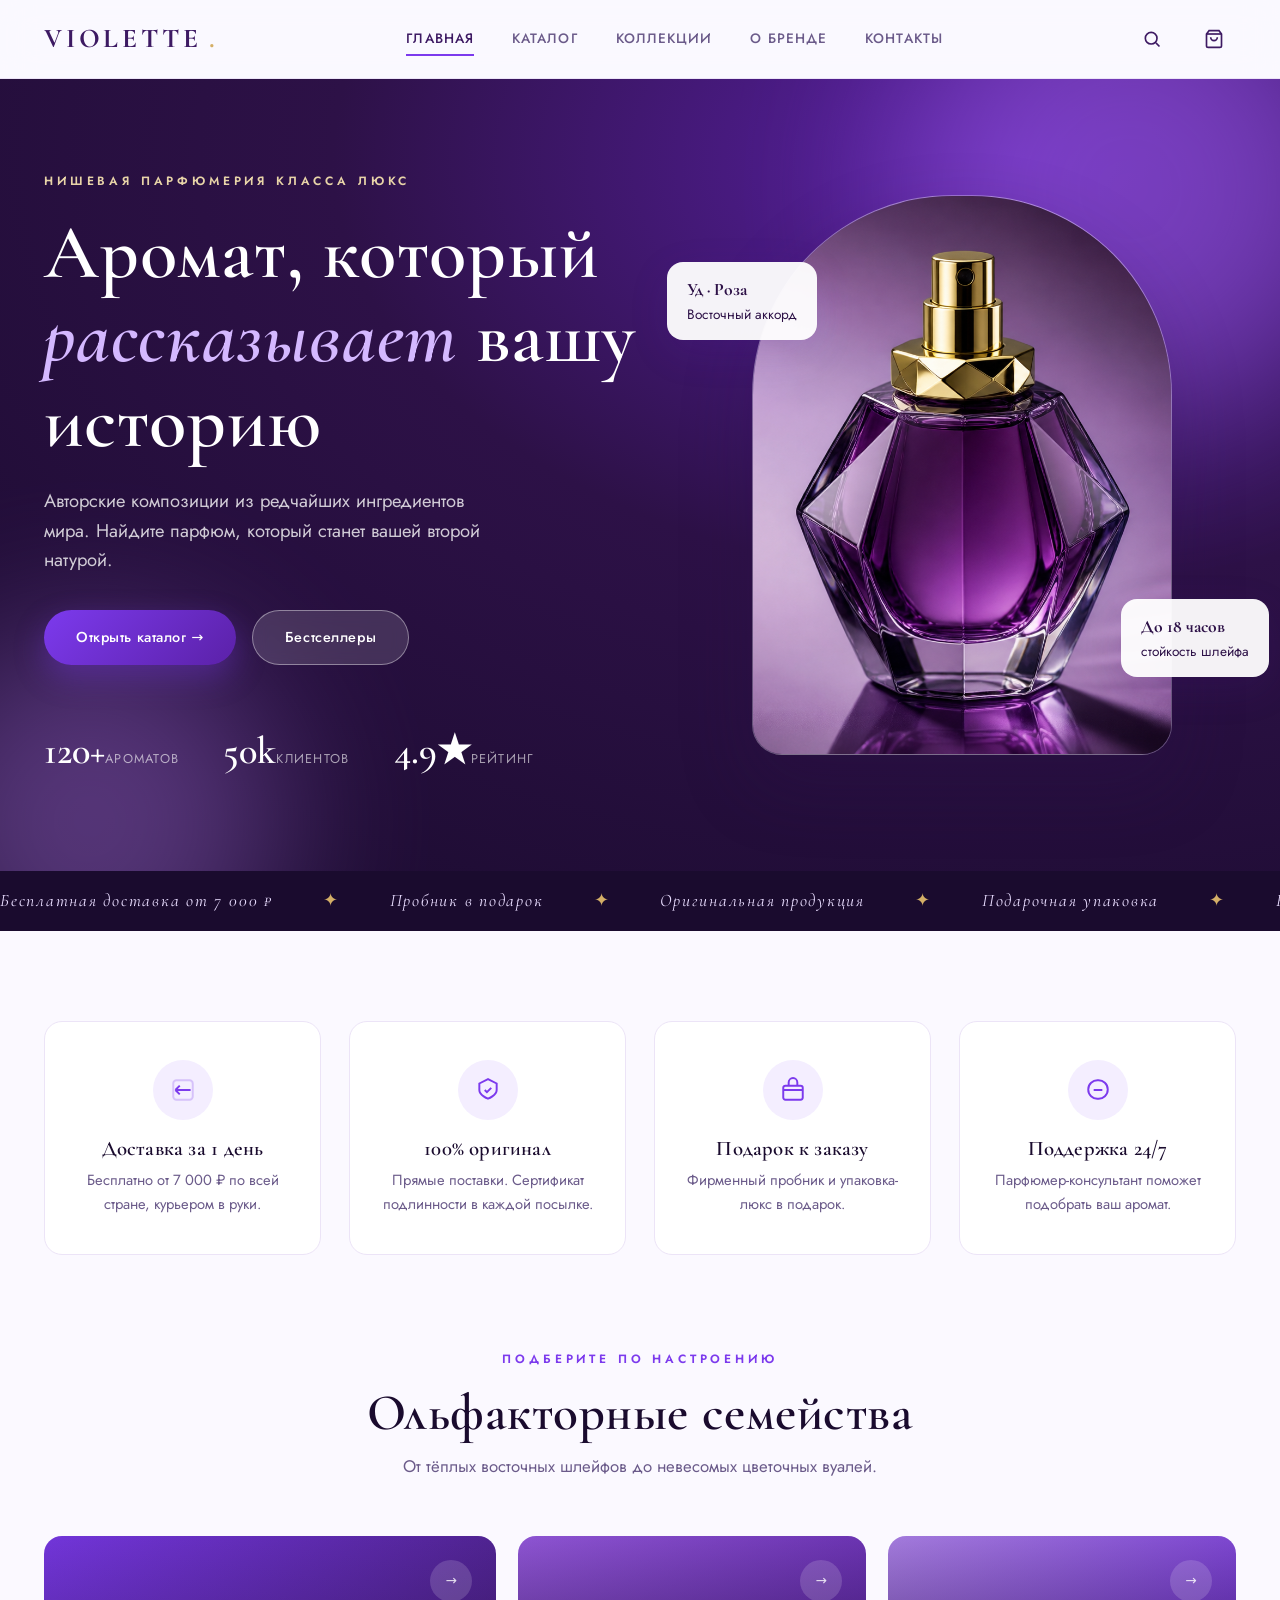
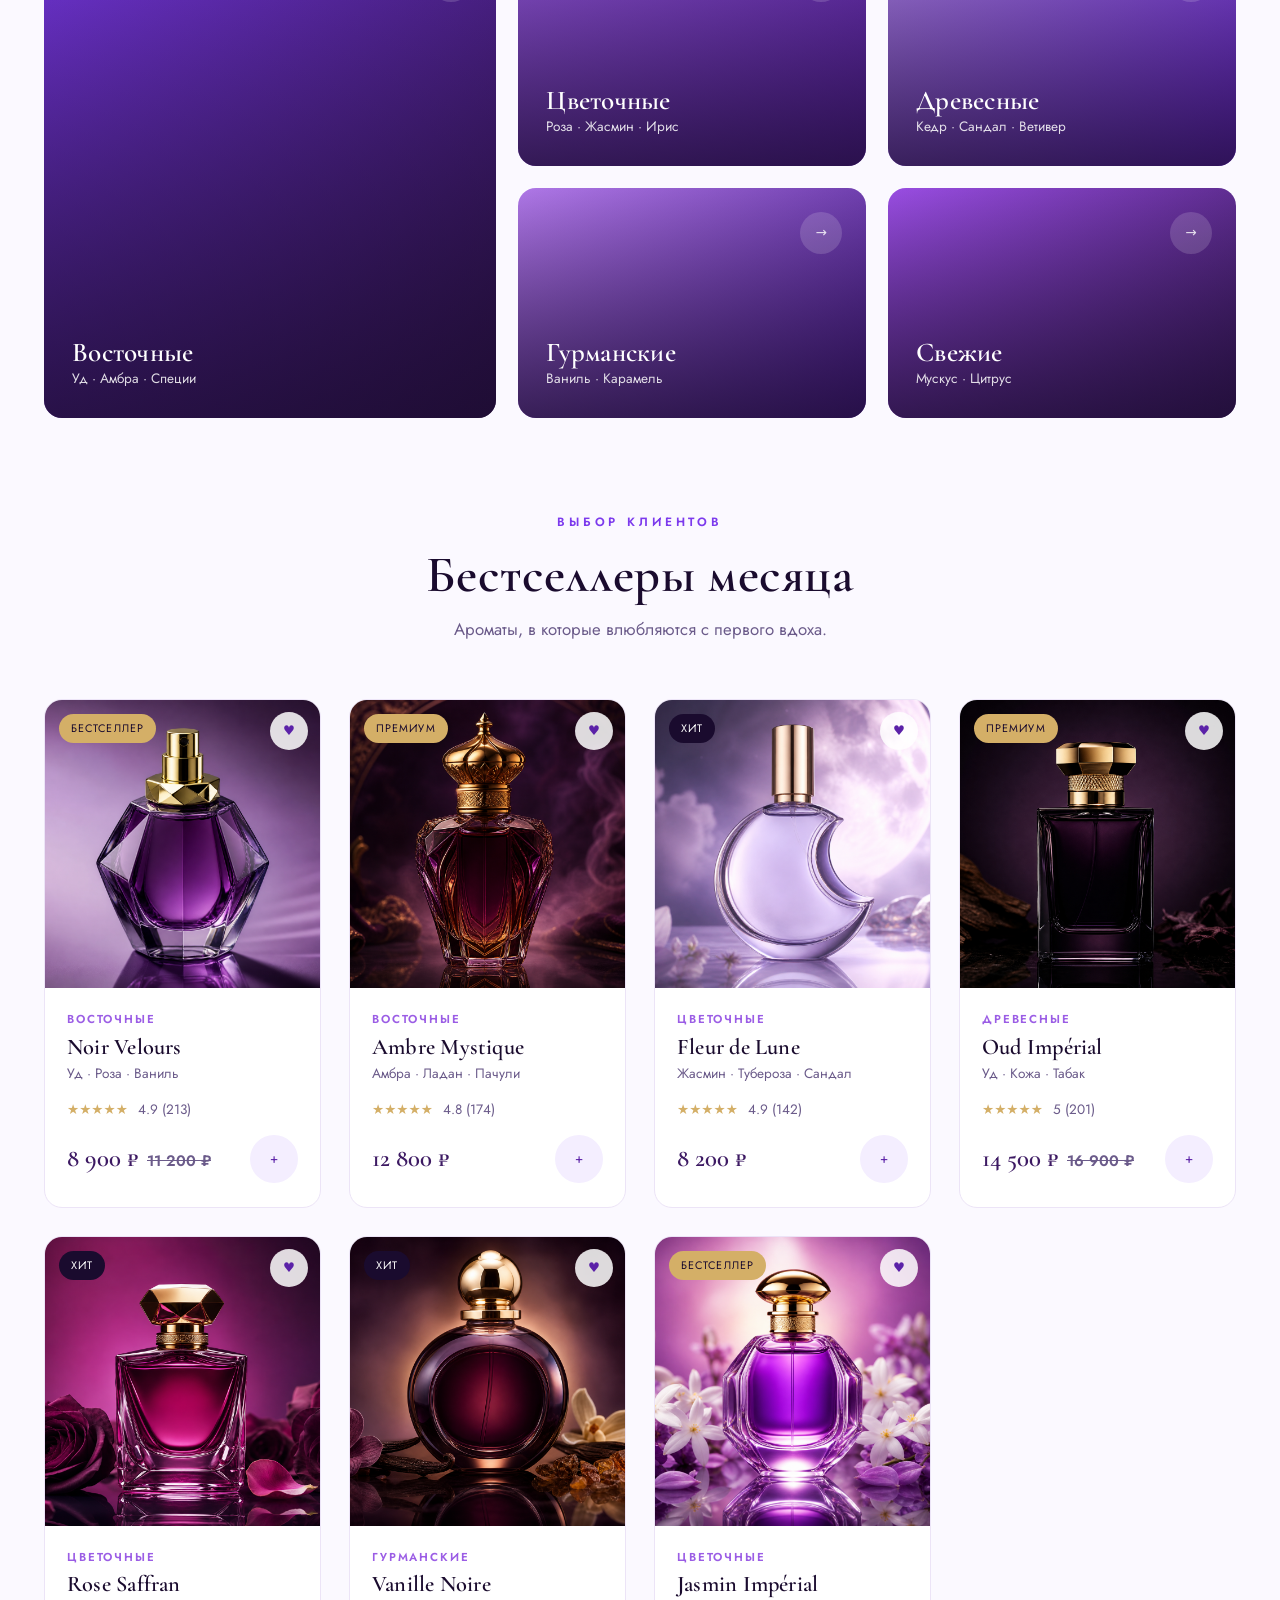
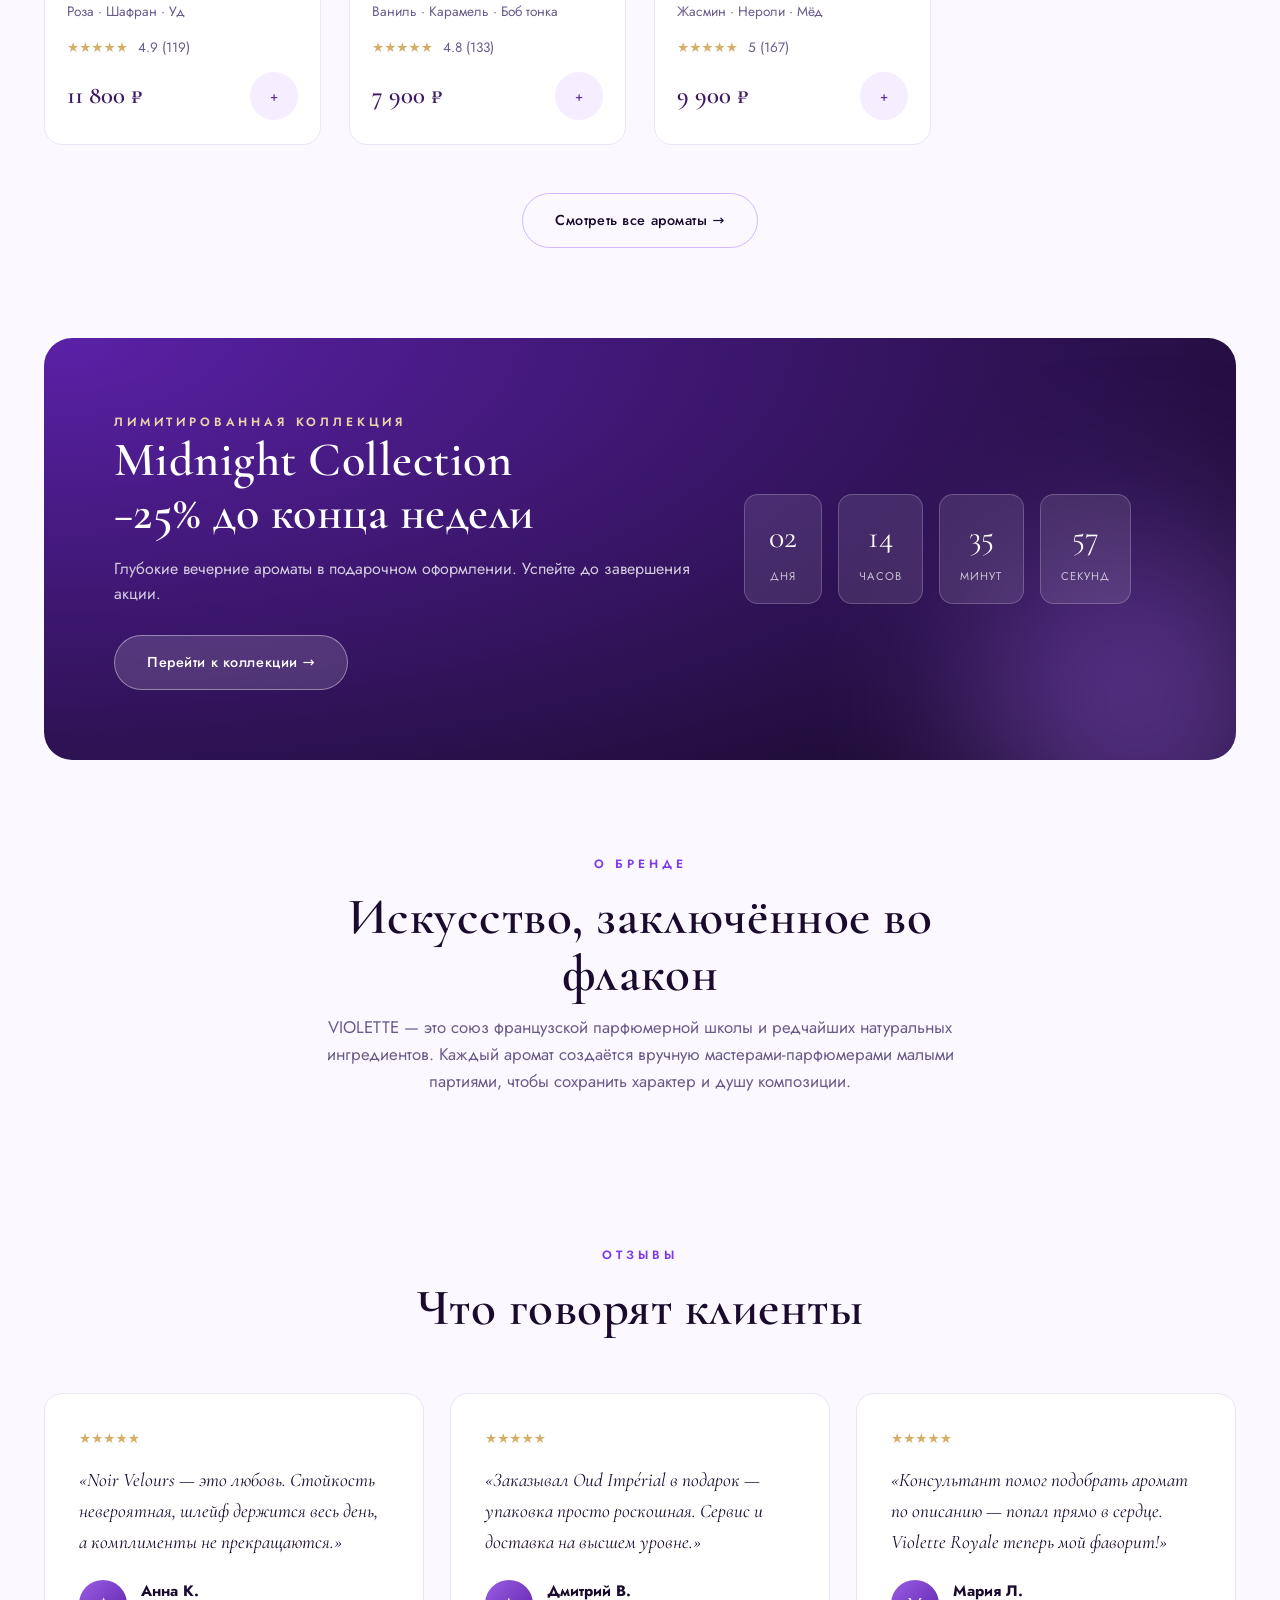
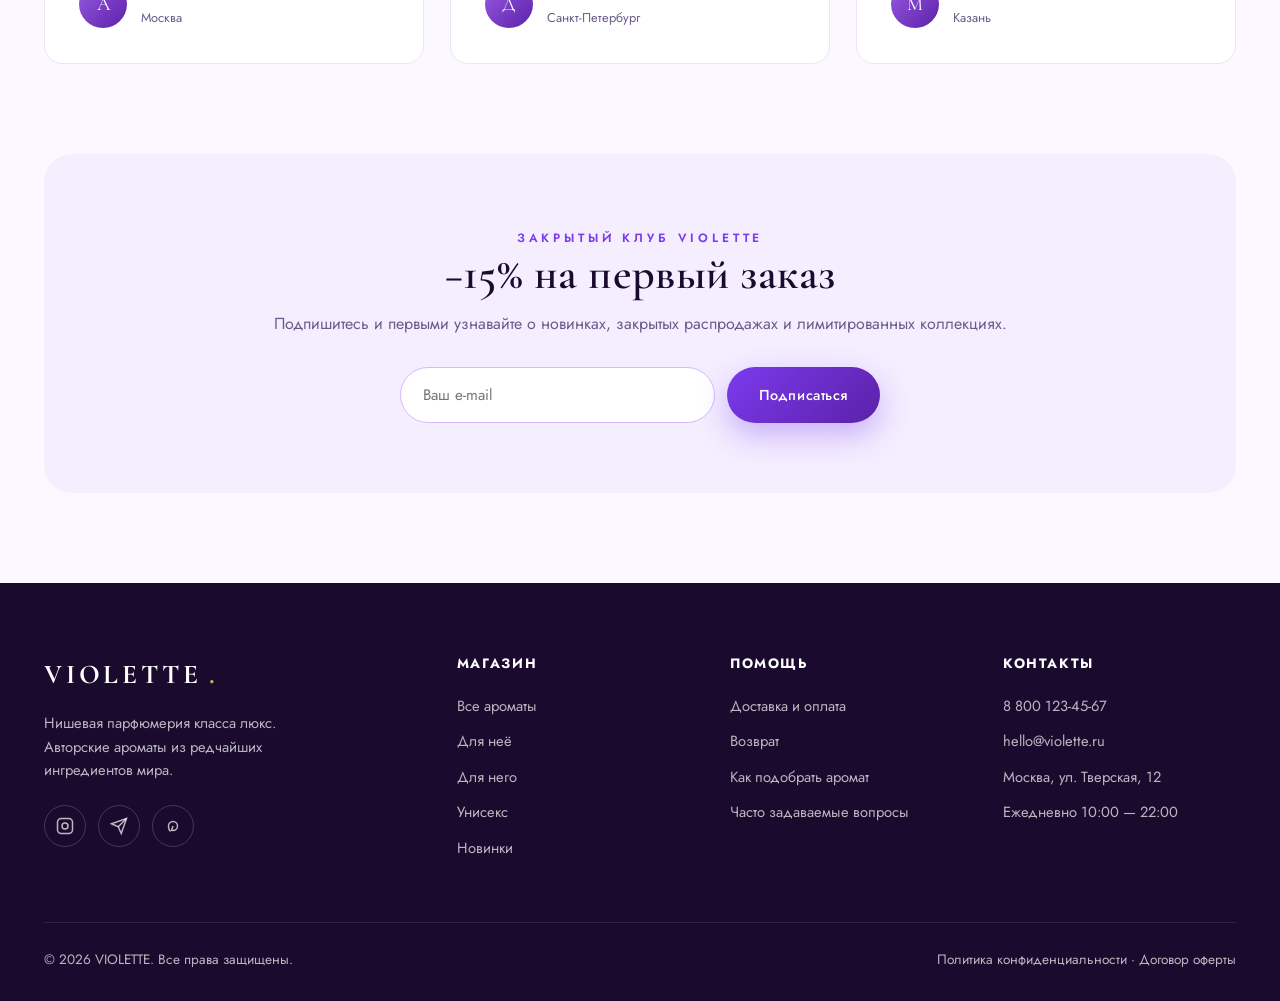
==== index.html @ 7dec19b0 "Initial commit: VIOLETTE niche perfume shop mockup Co-authored-by: Cursor <cursoragent@cursor.com>" ====
<!DOCTYPE html>
<html lang="ru">
<head>
  <meta charset="UTF-8" />
  <meta name="viewport" content="width=device-width, initial-scale=1.0" />
  <title>VIOLETTE — Нишевая парфюмерия класса люкс</title>
  <meta name="description" content="VIOLETTE — изысканный онлайн-бутик нишевой парфюмерии. Авторские ароматы, премиальные ингредиенты, доставка по всему миру." />
  <link rel="preconnect" href="https://fonts.googleapis.com" />
  <link rel="preconnect" href="https://fonts.gstatic.com" crossorigin />
  <link href="https://fonts.googleapis.com/css2?family=Cormorant+Garamond:ital,wght@0,500;0,600;0,700;1,500;1,600&family=Jost:wght@300;400;500;600&display=swap" rel="stylesheet" />
  <link rel="stylesheet" href="styles.css" />
</head>
<body>
  <!-- Header -->
  <header class="header">
    <div class="container nav">
      <a href="index.html" class="logo">VIOLETTE<span>.</span></a>
      <nav class="nav-links">
        <a href="index.html" class="active">Главная</a>
        <a href="catalog.html">Каталог</a>
        <a href="catalog.html?cat=Восточные">Коллекции</a>
        <a href="#about">О бренде</a>
        <a href="#contacts">Контакты</a>
      </nav>
      <div class="nav-actions">
        <button class="icon-btn" aria-label="Поиск">
          <svg width="20" height="20" viewBox="0 0 24 24" fill="none" stroke="currentColor" stroke-width="2"><circle cx="11" cy="11" r="7"/><path d="m21 21-4.3-4.3"/></svg>
        </button>
        <a href="cart.html" class="icon-btn" aria-label="Корзина">
          <svg width="20" height="20" viewBox="0 0 24 24" fill="none" stroke="currentColor" stroke-width="2"><path d="M6 2 3 6v14a2 2 0 0 0 2 2h14a2 2 0 0 0 2-2V6l-3-4Z"/><path d="M3 6h18"/><path d="M16 10a4 4 0 0 1-8 0"/></svg>
          <span class="cart-badge">0</span>
        </a>
        <button class="burger" aria-label="Меню"><span></span><span></span><span></span></button>
      </div>
    </div>
  </header>

  <!-- Mobile menu -->
  <div class="mobile-menu">
    <button class="close" aria-label="Закрыть">×</button>
    <a href="index.html">Главная</a>
    <a href="catalog.html">Каталог</a>
    <a href="catalog.html?cat=Восточные">Коллекции</a>
    <a href="#about">О бренде</a>
    <a href="cart.html">Корзина</a>
  </div>

  <!-- Hero -->
  <section class="hero">
    <div class="container hero-grid">
      <div class="hero-content">
        <span class="eyebrow">Нишевая парфюмерия класса люкс</span>
        <h1>Аромат, который <em>рассказывает</em> вашу историю</h1>
        <p>Авторские композиции из редчайших ингредиентов мира. Найдите парфюм, который станет вашей второй натурой.</p>
        <div class="hero-actions">
          <a href="catalog.html" class="btn btn-primary">Открыть каталог →</a>
          <a href="#bestsellers" class="btn btn-light">Бестселлеры</a>
        </div>
        <div class="hero-stats">
          <div><span class="num">120+</span><span class="lbl">ароматов</span></div>
          <div><span class="num">50k</span><span class="lbl">клиентов</span></div>
          <div><span class="num">4.9★</span><span class="lbl">рейтинг</span></div>
        </div>
      </div>
      <div class="hero-visual">
        <div class="hero-bottle">
          <img src="images/noir-velours.png" alt="Noir Velours" />
        </div>
        <div class="hero-tag t1"><b>Уд · Роза</b>Восточный аккорд</div>
        <div class="hero-tag t2"><b>До 18 часов</b>стойкость шлейфа</div>
      </div>
    </div>
  </section>

  <!-- Marquee -->
  <div class="marquee">
    <div class="marquee-track">
      <span>Бесплатная доставка от 7 000 ₽</span>
      <span>Пробник в подарок</span>
      <span>Оригинальная продукция</span>
      <span>Подарочная упаковка</span>
      <span>Бесплатная доставка от 7 000 ₽</span>
      <span>Пробник в подарок</span>
      <span>Оригинальная продукция</span>
      <span>Подарочная упаковка</span>
    </div>
  </div>

  <!-- Features -->
  <section class="section">
    <div class="container">
      <div class="features">
        <div class="feature reveal">
          <div class="ic"><svg width="26" height="26" viewBox="0 0 24 24" fill="none" stroke="currentColor" stroke-width="1.8"><path d="M5 12h14M5 12l4-4m-4 4 4 4"/><path d="M12 3v.01"/><rect x="3" y="3" width="18" height="18" rx="3" opacity=".25"/></svg></div>
          <h4>Доставка за 1 день</h4>
          <p>Бесплатно от 7 000 ₽ по всей стране, курьером в руки.</p>
        </div>
        <div class="feature reveal">
          <div class="ic"><svg width="26" height="26" viewBox="0 0 24 24" fill="none" stroke="currentColor" stroke-width="1.8"><path d="M12 2 4 6v6c0 5 8 8 8 8s8-3 8-8V6l-8-4Z"/><path d="m9 12 2 2 4-4"/></svg></div>
          <h4>100% оригинал</h4>
          <p>Прямые поставки. Сертификат подлинности в каждой посылке.</p>
        </div>
        <div class="feature reveal">
          <div class="ic"><svg width="26" height="26" viewBox="0 0 24 24" fill="none" stroke="currentColor" stroke-width="1.8"><rect x="3" y="8" width="18" height="13" rx="2"/><path d="M3 12h18M8 8V5a4 4 0 0 1 8 0v3"/></svg></div>
          <h4>Подарок к заказу</h4>
          <p>Фирменный пробник и упаковка-люкс в подарок.</p>
        </div>
        <div class="feature reveal">
          <div class="ic"><svg width="26" height="26" viewBox="0 0 24 24" fill="none" stroke="currentColor" stroke-width="1.8"><path d="M21 11.5a8.38 8.38 0 0 1-9 8.5 8.38 8.38 0 0 1-9-8.5A8.5 8.5 0 0 1 12 3a8.5 8.5 0 0 1 9 8.5Z"/><path d="M8 12h8"/></svg></div>
          <h4>Поддержка 24/7</h4>
          <p>Парфюмер-консультант поможет подобрать ваш аромат.</p>
        </div>
      </div>
    </div>
  </section>

  <!-- Categories -->
  <section class="section" style="padding-top:0">
    <div class="container">
      <div class="section-head reveal">
        <span class="eyebrow">Подберите по настроению</span>
        <h2>Ольфакторные семейства</h2>
        <p>От тёплых восточных шлейфов до невесомых цветочных вуалей.</p>
      </div>
      <div class="cats">
        <a class="cat reveal" href="catalog.html?cat=Восточные">
          <span class="arrow">→</span>
          <div><h3>Восточные</h3><span>Уд · Амбра · Специи</span></div>
        </a>
        <a class="cat reveal" href="catalog.html?cat=Цветочные">
          <span class="arrow">→</span>
          <div><h3>Цветочные</h3><span>Роза · Жасмин · Ирис</span></div>
        </a>
        <a class="cat reveal" href="catalog.html?cat=Древесные">
          <span class="arrow">→</span>
          <div><h3>Древесные</h3><span>Кедр · Сандал · Ветивер</span></div>
        </a>
        <a class="cat reveal" href="catalog.html?cat=Гурманские">
          <span class="arrow">→</span>
          <div><h3>Гурманские</h3><span>Ваниль · Карамель</span></div>
        </a>
        <a class="cat reveal" href="catalog.html?cat=Свежие">
          <span class="arrow">→</span>
          <div><h3>Свежие</h3><span>Мускус · Цитрус</span></div>
        </a>
      </div>
    </div>
  </section>

  <!-- Bestsellers -->
  <section class="section" id="bestsellers" style="padding-top:0">
    <div class="container">
      <div class="section-head reveal">
        <span class="eyebrow">Выбор клиентов</span>
        <h2>Бестселлеры месяца</h2>
        <p>Ароматы, в которые влюбляются с первого вдоха.</p>
      </div>
      <div class="products" id="bestsellers-grid"></div>
      <div style="text-align:center; margin-top:48px" class="reveal">
        <a href="catalog.html" class="btn btn-ghost">Смотреть все ароматы →</a>
      </div>
    </div>
  </section>

  <!-- Promo banner -->
  <section class="section" style="padding-top:0">
    <div class="container">
      <div class="banner reveal">
        <div>
          <span class="eyebrow" style="color:var(--gold-soft)">Лимитированная коллекция</span>
          <h2>Midnight Collection<br>−25% до конца недели</h2>
          <p>Глубокие вечерние ароматы в подарочном оформлении. Успейте до завершения акции.</p>
          <a href="catalog.html" class="btn btn-light">Перейти к коллекции →</a>
        </div>
        <div class="countdown" id="countdown">
          <div class="cd-box"><span class="n" data-cd="d">02</span><span class="l">дня</span></div>
          <div class="cd-box"><span class="n" data-cd="h">14</span><span class="l">часов</span></div>
          <div class="cd-box"><span class="n" data-cd="m">36</span><span class="l">минут</span></div>
          <div class="cd-box"><span class="n" data-cd="s">09</span><span class="l">секунд</span></div>
        </div>
      </div>
    </div>
  </section>

  <!-- About -->
  <section class="section" id="about" style="padding-top:0">
    <div class="container">
      <div class="section-head reveal">
        <span class="eyebrow">О бренде</span>
        <h2>Искусство, заключённое во флакон</h2>
        <p>VIOLETTE — это союз французской парфюмерной школы и редчайших натуральных ингредиентов. Каждый аромат создаётся вручную мастерами-парфюмерами малыми партиями, чтобы сохранить характер и душу композиции.</p>
      </div>
    </div>
  </section>

  <!-- Reviews -->
  <section class="section" style="padding-top:0">
    <div class="container">
      <div class="section-head reveal">
        <span class="eyebrow">Отзывы</span>
        <h2>Что говорят клиенты</h2>
      </div>
      <div class="reviews">
        <div class="review reveal">
          <div class="stars">★★★★★</div>
          <p>«Noir Velours — это любовь. Стойкость невероятная, шлейф держится весь день, а комплименты не прекращаются.»</p>
          <div class="reviewer"><div class="av">А</div><div><b>Анна К.</b><span>Москва</span></div></div>
        </div>
        <div class="review reveal">
          <div class="stars">★★★★★</div>
          <p>«Заказывал Oud Impérial в подарок — упаковка просто роскошная. Сервис и доставка на высшем уровне.»</p>
          <div class="reviewer"><div class="av">Д</div><div><b>Дмитрий В.</b><span>Санкт-Петербург</span></div></div>
        </div>
        <div class="review reveal">
          <div class="stars">★★★★★</div>
          <p>«Консультант помог подобрать аромат по описанию — попал прямо в сердце. Violette Royale теперь мой фаворит!»</p>
          <div class="reviewer"><div class="av">М</div><div><b>Мария Л.</b><span>Казань</span></div></div>
        </div>
      </div>
    </div>
  </section>

  <!-- Newsletter -->
  <section class="section" id="contacts" style="padding-top:0">
    <div class="container">
      <div class="newsletter reveal">
        <span class="eyebrow">Закрытый клуб VIOLETTE</span>
        <h2>−15% на первый заказ</h2>
        <p>Подпишитесь и первыми узнавайте о новинках, закрытых распродажах и лимитированных коллекциях.</p>
        <form class="subscribe" onsubmit="event.preventDefault(); this.reset(); toast('Спасибо! Промокод отправлен на почту ✦');">
          <input type="email" placeholder="Ваш e-mail" required />
          <button class="btn btn-primary" type="submit">Подписаться</button>
        </form>
      </div>
    </div>
  </section>

  <!-- Footer -->
  <footer class="footer">
    <div class="container">
      <div class="footer-grid">
        <div class="footer-about">
          <a href="index.html" class="logo">VIOLETTE<span>.</span></a>
          <p>Нишевая парфюмерия класса люкс. Авторские ароматы из редчайших ингредиентов мира.</p>
          <div class="socials">
            <a href="#" aria-label="Instagram"><svg width="18" height="18" viewBox="0 0 24 24" fill="none" stroke="currentColor" stroke-width="2"><rect x="2" y="2" width="20" height="20" rx="5"/><circle cx="12" cy="12" r="4"/><path d="M17.5 6.5h.01"/></svg></a>
            <a href="#" aria-label="Telegram"><svg width="18" height="18" viewBox="0 0 24 24" fill="none" stroke="currentColor" stroke-width="2"><path d="m22 2-7 20-4-9-9-4Z"/><path d="M22 2 11 13"/></svg></a>
            <a href="#" aria-label="Pinterest"><svg width="18" height="18" viewBox="0 0 24 24" fill="none" stroke="currentColor" stroke-width="2"><path d="M9 19c-3-1-3-5-3-7a6 6 0 1 1 6 6c-1.5 0-2-1-2-1"/><path d="m12 12-2 6"/></svg></a>
          </div>
        </div>
        <div class="footer-col">
          <h5>Магазин</h5>
          <a href="catalog.html">Все ароматы</a>
          <a href="catalog.html?cat=Цветочные">Для неё</a>
          <a href="catalog.html?cat=Древесные">Для него</a>
          <a href="catalog.html">Унисекс</a>
          <a href="catalog.html">Новинки</a>
        </div>
        <div class="footer-col">
          <h5>Помощь</h5>
          <a href="#">Доставка и оплата</a>
          <a href="#">Возврат</a>
          <a href="#">Как подобрать аромат</a>
          <a href="#">Часто задаваемые вопросы</a>
        </div>
        <div class="footer-col">
          <h5>Контакты</h5>
          <a href="tel:+78001234567">8 800 123-45-67</a>
          <a href="mailto:hello@violette.ru">hello@violette.ru</a>
          <a href="#">Москва, ул. Тверская, 12</a>
          <a href="#">Ежедневно 10:00 — 22:00</a>
        </div>
      </div>
      <div class="footer-bottom">
        <span>© 2026 VIOLETTE. Все права защищены.</span>
        <span>Политика конфиденциальности · Договор оферты</span>
      </div>
    </div>
  </footer>

  <script src="script.js"></script>
  <script>
    function pageInit() {
      const best = PRODUCTS.filter((p) => ["Бестселлер", "Хит", "Премиум"].includes(p.badge)).slice(0, 8);
      document.getElementById("bestsellers-grid").innerHTML = best.map(cardHTML).join("");
      initReveal();

      // Countdown
      const target = new Date().getTime() + (2 * 86400 + 14 * 3600 + 36 * 60) * 1000;
      const cd = document.getElementById("countdown");
      function tick() {
        let diff = Math.max(0, target - Date.now());
        const d = Math.floor(diff / 86400000); diff -= d * 86400000;
        const h = Math.floor(diff / 3600000); diff -= h * 3600000;
        const m = Math.floor(diff / 60000); diff -= m * 60000;
        const s = Math.floor(diff / 1000);
        const pad = (n) => String(n).padStart(2, "0");
        cd.querySelector('[data-cd="d"]').textContent = pad(d);
        cd.querySelector('[data-cd="h"]').textContent = pad(h);
        cd.querySelector('[data-cd="m"]').textContent = pad(m);
        cd.querySelector('[data-cd="s"]').textContent = pad(s);
      }
      tick();
      setInterval(tick, 1000);
    }
  </script>
</body>
</html>
---- styles.css ----
/* ===========================================================
   VIOLETTE — Online Perfume Store
   Elegant purple design system
   =========================================================== */

:root {
  /* Palette */
  --violet-950: #1a0b2e;
  --violet-900: #2d1147;
  --violet-800: #3d1a63;
  --violet-700: #5b21a8;
  --violet-600: #7c3aed;
  --violet-500: #9b5de5;
  --violet-400: #b388f0;
  --violet-300: #d4b8ff;
  --violet-200: #e9ddff;
  --violet-100: #f4eeff;

  --gold: #d4af67;
  --gold-soft: #e8d4a8;

  --ink: #1a0b2e;
  --muted: #6b5b8a;
  --line: #ece4f7;
  --bg: #fbf9ff;
  --white: #ffffff;

  --shadow-sm: 0 2px 10px rgba(91, 33, 168, 0.06);
  --shadow-md: 0 12px 40px rgba(91, 33, 168, 0.12);
  --shadow-lg: 0 30px 70px rgba(45, 17, 71, 0.25);

  --radius: 18px;
  --radius-sm: 12px;
  --radius-lg: 28px;

  --serif: "Cormorant Garamond", "Times New Roman", serif;
  --sans: "Jost", "Segoe UI", system-ui, sans-serif;

  --container: 1240px;
  --ease: cubic-bezier(0.22, 1, 0.36, 1);
}

/* ----------------------------- Reset ----------------------------- */
*,
*::before,
*::after {
  box-sizing: border-box;
  margin: 0;
  padding: 0;
}

html {
  scroll-behavior: smooth;
}

body {
  font-family: var(--sans);
  color: var(--ink);
  background: var(--bg);
  line-height: 1.6;
  -webkit-font-smoothing: antialiased;
  overflow-x: hidden;
}

a {
  color: inherit;
  text-decoration: none;
}

img {
  max-width: 100%;
  display: block;
}

ul {
  list-style: none;
}

button {
  font-family: inherit;
  cursor: pointer;
  border: none;
  background: none;
}

h1, h2, h3, h4 {
  font-family: var(--serif);
  font-weight: 600;
  line-height: 1.1;
  letter-spacing: 0.01em;
}

.container {
  width: 100%;
  max-width: var(--container);
  margin: 0 auto;
  padding: 0 24px;
}

.section {
  padding: 90px 0;
}

.eyebrow {
  font-size: 12px;
  letter-spacing: 0.32em;
  text-transform: uppercase;
  color: var(--violet-600);
  font-weight: 600;
}

.section-head {
  text-align: center;
  max-width: 640px;
  margin: 0 auto 56px;
}

.section-head h2 {
  font-size: clamp(2rem, 4vw, 3.2rem);
  margin: 14px 0 12px;
}

.section-head p {
  color: var(--muted);
  font-size: 1.05rem;
}

/* ----------------------------- Buttons ----------------------------- */
.btn {
  display: inline-flex;
  align-items: center;
  justify-content: center;
  gap: 10px;
  padding: 15px 32px;
  border-radius: 100px;
  font-size: 0.9rem;
  font-weight: 500;
  letter-spacing: 0.04em;
  transition: transform 0.4s var(--ease), box-shadow 0.4s var(--ease),
    background 0.3s ease, color 0.3s ease;
  white-space: nowrap;
}

.btn-primary {
  background: linear-gradient(135deg, var(--violet-600), var(--violet-700));
  color: var(--white);
  box-shadow: 0 12px 30px rgba(124, 58, 237, 0.35);
}

.btn-primary:hover {
  transform: translateY(-3px);
  box-shadow: 0 18px 40px rgba(124, 58, 237, 0.45);
}

.btn-ghost {
  background: transparent;
  color: var(--ink);
  border: 1.5px solid var(--violet-300);
}

.btn-ghost:hover {
  background: var(--violet-100);
  border-color: var(--violet-500);
  transform: translateY(-3px);
}

.btn-light {
  background: rgba(255, 255, 255, 0.14);
  color: var(--white);
  border: 1.5px solid rgba(255, 255, 255, 0.4);
  backdrop-filter: blur(8px);
}

.btn-light:hover {
  background: rgba(255, 255, 255, 0.25);
  transform: translateY(-3px);
}

.btn-block {
  width: 100%;
}

.btn:disabled {
  opacity: 0.5;
  cursor: not-allowed;
  transform: none;
}

/* ----------------------------- Header ----------------------------- */
.header {
  position: sticky;
  top: 0;
  z-index: 100;
  background: rgba(251, 249, 255, 0.8);
  backdrop-filter: blur(18px);
  border-bottom: 1px solid var(--line);
}

.nav {
  display: flex;
  align-items: center;
  justify-content: space-between;
  height: 78px;
}

.logo {
  font-family: var(--serif);
  font-size: 1.7rem;
  font-weight: 700;
  letter-spacing: 0.14em;
  color: var(--violet-800);
  display: flex;
  align-items: center;
  gap: 8px;
}

.logo span {
  color: var(--gold);
}

.nav-links {
  display: flex;
  gap: 38px;
}

.nav-links a {
  font-size: 0.85rem;
  letter-spacing: 0.08em;
  text-transform: uppercase;
  color: var(--muted);
  font-weight: 500;
  position: relative;
  transition: color 0.3s ease;
}

.nav-links a::after {
  content: "";
  position: absolute;
  left: 0;
  bottom: -6px;
  width: 0;
  height: 2px;
  background: var(--violet-600);
  transition: width 0.35s var(--ease);
}

.nav-links a:hover,
.nav-links a.active {
  color: var(--violet-800);
}

.nav-links a:hover::after,
.nav-links a.active::after {
  width: 100%;
}

.nav-actions {
  display: flex;
  align-items: center;
  gap: 18px;
}

.icon-btn {
  width: 44px;
  height: 44px;
  border-radius: 50%;
  display: grid;
  place-items: center;
  color: var(--violet-800);
  transition: background 0.3s ease, transform 0.3s ease;
  position: relative;
}

.icon-btn:hover {
  background: var(--violet-100);
  transform: translateY(-2px);
}

.cart-badge {
  position: absolute;
  top: 4px;
  right: 4px;
  min-width: 19px;
  height: 19px;
  padding: 0 5px;
  border-radius: 100px;
  background: var(--gold);
  color: var(--violet-950);
  font-size: 11px;
  font-weight: 700;
  display: grid;
  place-items: center;
  font-family: var(--sans);
}

.burger {
  display: none;
  flex-direction: column;
  gap: 5px;
  width: 44px;
  height: 44px;
  align-items: center;
  justify-content: center;
}

.burger span {
  width: 22px;
  height: 2px;
  background: var(--violet-800);
  transition: 0.3s;
}

/* ----------------------------- Hero ----------------------------- */
.hero {
  position: relative;
  min-height: 88vh;
  display: flex;
  align-items: center;
  background: radial-gradient(
      120% 120% at 80% 10%,
      var(--violet-700) 0%,
      var(--violet-900) 45%,
      var(--violet-950) 100%
    );
  color: var(--white);
  overflow: hidden;
}

.hero::before,
.hero::after {
  content: "";
  position: absolute;
  border-radius: 50%;
  filter: blur(80px);
  opacity: 0.5;
}

.hero::before {
  width: 460px;
  height: 460px;
  background: var(--violet-500);
  top: -120px;
  right: -80px;
}

.hero::after {
  width: 380px;
  height: 380px;
  background: #c084fc;
  bottom: -140px;
  left: -100px;
  opacity: 0.35;
}

.hero-grid {
  display: grid;
  grid-template-columns: 1.05fr 0.95fr;
  gap: 40px;
  align-items: center;
  position: relative;
  z-index: 2;
  width: 100%;
}

.hero-content .eyebrow {
  color: var(--gold-soft);
}

.hero-content h1 {
  font-size: clamp(2.8rem, 6vw, 5rem);
  margin: 18px 0 22px;
}

.hero-content h1 em {
  font-style: italic;
  color: var(--violet-300);
}

.hero-content p {
  font-size: 1.15rem;
  color: rgba(255, 255, 255, 0.78);
  max-width: 460px;
  margin-bottom: 36px;
}

.hero-actions {
  display: flex;
  gap: 16px;
  flex-wrap: wrap;
}

.hero-stats {
  display: flex;
  gap: 44px;
  margin-top: 56px;
}

.hero-stats .num {
  font-family: var(--serif);
  font-size: 2.4rem;
  font-weight: 600;
  color: var(--white);
}

.hero-stats .lbl {
  font-size: 0.8rem;
  letter-spacing: 0.1em;
  text-transform: uppercase;
  color: rgba(255, 255, 255, 0.6);
}

.hero-visual {
  position: relative;
  display: grid;
  place-items: center;
}

.hero-bottle {
  width: 100%;
  max-width: 420px;
  aspect-ratio: 3 / 4;
  border-radius: 200px 200px 30px 30px;
  background: linear-gradient(
    160deg,
    rgba(255, 255, 255, 0.22),
    rgba(155, 93, 229, 0.08)
  );
  border: 1px solid rgba(255, 255, 255, 0.25);
  backdrop-filter: blur(6px);
  position: relative;
  display: grid;
  place-items: center;
  box-shadow: var(--shadow-lg);
}

.hero-bottle {
  overflow: hidden;
}

.hero-bottle img {
  width: 100%;
  height: 100%;
  object-fit: cover;
}

.hero-bottle .glass {
  font-family: var(--serif);
  font-size: 5rem;
  color: rgba(255, 255, 255, 0.9);
  text-align: center;
  line-height: 1;
}

.hero-bottle .glass small {
  display: block;
  font-size: 0.9rem;
  letter-spacing: 0.4em;
  color: var(--gold-soft);
  margin-top: 12px;
}

.hero-tag {
  position: absolute;
  background: rgba(255, 255, 255, 0.95);
  color: var(--violet-900);
  padding: 14px 20px;
  border-radius: 16px;
  box-shadow: var(--shadow-md);
  font-size: 0.85rem;
}

.hero-tag b {
  font-family: var(--serif);
  font-size: 1.1rem;
  display: block;
}

.hero-tag.t1 {
  top: 12%;
  left: -4%;
}

.hero-tag.t2 {
  bottom: 14%;
  right: -6%;
}

/* ----------------------------- Marquee ----------------------------- */
.marquee {
  background: var(--violet-950);
  color: var(--violet-200);
  padding: 16px 0;
  overflow: hidden;
  white-space: nowrap;
}

.marquee-track {
  display: inline-flex;
  gap: 50px;
  animation: scroll 26s linear infinite;
}

.marquee span {
  font-family: var(--serif);
  font-size: 1.1rem;
  letter-spacing: 0.1em;
  font-style: italic;
}

.marquee span::after {
  content: "✦";
  margin-left: 50px;
  color: var(--gold);
  font-style: normal;
}

@keyframes scroll {
  to {
    transform: translateX(-50%);
  }
}

/* ----------------------------- Features ----------------------------- */
.features {
  display: grid;
  grid-template-columns: repeat(4, 1fr);
  gap: 28px;
}

.feature {
  text-align: center;
  padding: 38px 24px;
  border-radius: var(--radius);
  background: var(--white);
  border: 1px solid var(--line);
  transition: transform 0.4s var(--ease), box-shadow 0.4s var(--ease);
}

.feature:hover {
  transform: translateY(-6px);
  box-shadow: var(--shadow-md);
}

.feature .ic {
  width: 60px;
  height: 60px;
  margin: 0 auto 18px;
  border-radius: 50%;
  display: grid;
  place-items: center;
  background: var(--violet-100);
  color: var(--violet-600);
}

.feature h4 {
  font-size: 1.3rem;
  margin-bottom: 8px;
}

.feature p {
  color: var(--muted);
  font-size: 0.92rem;
}

/* ----------------------------- Categories ----------------------------- */
.cats {
  display: grid;
  grid-template-columns: 1.3fr 1fr 1fr;
  grid-auto-rows: 230px;
  gap: 22px;
}

.cat {
  position: relative;
  border-radius: var(--radius);
  overflow: hidden;
  color: var(--white);
  display: flex;
  align-items: flex-end;
  padding: 28px;
  isolation: isolate;
  transition: transform 0.5s var(--ease);
}

.cat::after {
  content: "";
  position: absolute;
  inset: 0;
  z-index: -1;
  background: linear-gradient(
    180deg,
    rgba(26, 11, 46, 0.1),
    rgba(26, 11, 46, 0.75)
  );
}

.cat:hover {
  transform: scale(0.985);
}

.cat:nth-child(1) {
  grid-row: span 2;
  background: linear-gradient(135deg, #7c3aed, #2d1147);
}
.cat:nth-child(2) {
  background: linear-gradient(135deg, #9b5de5, #5b21a8);
}
.cat:nth-child(3) {
  background: linear-gradient(135deg, #b388f0, #6d28d9);
}
.cat:nth-child(4) {
  background: linear-gradient(135deg, #c084fc, #4c1d95);
}
.cat:nth-child(5) {
  background: linear-gradient(135deg, #a855f7, #3d1a63);
}

.cat h3 {
  font-size: 1.7rem;
  position: relative;
  z-index: 1;
}

.cat span {
  position: relative;
  z-index: 1;
  font-size: 0.85rem;
  opacity: 0.85;
  display: block;
}

.cat .arrow {
  position: absolute;
  top: 24px;
  right: 24px;
  width: 42px;
  height: 42px;
  border-radius: 50%;
  background: rgba(255, 255, 255, 0.18);
  display: grid;
  place-items: center;
  z-index: 1;
  transition: background 0.3s, transform 0.3s;
}

.cat:hover .arrow {
  background: var(--gold);
  color: var(--violet-950);
  transform: rotate(-45deg);
}

/* ----------------------------- Product Card ----------------------------- */
.products {
  display: grid;
  grid-template-columns: repeat(4, 1fr);
  gap: 28px;
}

.card {
  background: var(--white);
  border-radius: var(--radius);
  border: 1px solid var(--line);
  overflow: hidden;
  transition: transform 0.45s var(--ease), box-shadow 0.45s var(--ease);
  display: flex;
  flex-direction: column;
  position: relative;
}

.card:hover {
  transform: translateY(-8px);
  box-shadow: var(--shadow-md);
}

.card-media {
  position: relative;
  aspect-ratio: 1 / 1.05;
  display: grid;
  place-items: center;
  overflow: hidden;
  background: radial-gradient(120% 120% at 50% 0%, #f4eeff, #fff);
}

.card-img {
  width: 100%;
  height: 100%;
  object-fit: cover;
  transition: transform 0.6s var(--ease);
}

.card:hover .card-img {
  transform: scale(1.06);
}

.pd-img {
  width: 100%;
  height: 100%;
  object-fit: cover;
}

.ci-img {
  width: 100%;
  height: 100%;
  object-fit: cover;
}

.card-media .bottle {
  width: 56%;
  height: 74%;
  border-radius: 60px 60px 14px 14px;
  display: grid;
  place-items: end center;
  padding-bottom: 18px;
  position: relative;
  box-shadow: inset 0 -30px 50px rgba(0, 0, 0, 0.12),
    0 20px 30px rgba(45, 17, 71, 0.18);
  transition: transform 0.5s var(--ease);
}

.card:hover .bottle {
  transform: translateY(-6px) rotate(-2deg);
}

.card-media .bottle::before {
  content: "";
  position: absolute;
  top: -14px;
  width: 26px;
  height: 18px;
  background: rgba(255, 255, 255, 0.6);
  border-radius: 4px;
}

.card-media .bottle b {
  font-family: var(--serif);
  font-size: 1.5rem;
  color: rgba(255, 255, 255, 0.95);
  text-shadow: 0 1px 4px rgba(0, 0, 0, 0.2);
}

.badge {
  position: absolute;
  top: 14px;
  left: 14px;
  background: var(--violet-950);
  color: var(--white);
  font-size: 0.68rem;
  letter-spacing: 0.1em;
  text-transform: uppercase;
  padding: 6px 12px;
  border-radius: 100px;
  z-index: 2;
}

.badge.gold {
  background: var(--gold);
  color: var(--violet-950);
}

.wish {
  position: absolute;
  top: 12px;
  right: 12px;
  width: 38px;
  height: 38px;
  border-radius: 50%;
  background: rgba(255, 255, 255, 0.85);
  display: grid;
  place-items: center;
  color: var(--violet-700);
  z-index: 2;
  transition: transform 0.3s, color 0.3s, background 0.3s;
}

.wish:hover,
.wish.active {
  background: var(--violet-600);
  color: var(--white);
  transform: scale(1.1);
}

.card-body {
  padding: 22px 22px 24px;
  display: flex;
  flex-direction: column;
  flex: 1;
}

.card-cat {
  font-size: 0.72rem;
  letter-spacing: 0.16em;
  text-transform: uppercase;
  color: var(--violet-500);
  font-weight: 600;
}

.card-body h3 {
  font-size: 1.4rem;
  margin: 6px 0 4px;
}

.card-notes {
  font-size: 0.85rem;
  color: var(--muted);
  margin-bottom: 14px;
  flex: 1;
}

.stars {
  color: var(--gold);
  font-size: 0.85rem;
  margin-bottom: 14px;
}

.stars span {
  color: var(--muted);
  margin-left: 6px;
}

.card-foot {
  display: flex;
  align-items: center;
  justify-content: space-between;
  gap: 12px;
}

.price {
  font-family: var(--serif);
  font-size: 1.55rem;
  font-weight: 600;
  color: var(--violet-800);
}

.price small {
  font-size: 0.95rem;
  color: var(--muted);
  text-decoration: line-through;
  margin-left: 8px;
  font-family: var(--sans);
}

.add-btn {
  width: 48px;
  height: 48px;
  border-radius: 50%;
  background: var(--violet-100);
  color: var(--violet-700);
  display: grid;
  place-items: center;
  transition: background 0.3s, color 0.3s, transform 0.3s;
  flex-shrink: 0;
}

.add-btn:hover {
  background: var(--violet-600);
  color: var(--white);
  transform: scale(1.08) rotate(90deg);
}

/* ----------------------------- Banner / CTA ----------------------------- */
.banner {
  background: radial-gradient(
      120% 140% at 0% 0%,
      var(--violet-700),
      var(--violet-950)
    );
  border-radius: var(--radius-lg);
  padding: 70px;
  color: var(--white);
  display: grid;
  grid-template-columns: 1.4fr 1fr;
  gap: 40px;
  align-items: center;
  position: relative;
  overflow: hidden;
}

.banner::before {
  content: "";
  position: absolute;
  width: 320px;
  height: 320px;
  border-radius: 50%;
  background: var(--violet-500);
  filter: blur(90px);
  opacity: 0.5;
  right: -60px;
  bottom: -100px;
}

.banner h2 {
  font-size: clamp(2rem, 4vw, 3rem);
  position: relative;
}

.banner p {
  color: rgba(255, 255, 255, 0.78);
  margin: 16px 0 28px;
  position: relative;
}

.countdown {
  display: flex;
  gap: 16px;
  position: relative;
  z-index: 1;
}

.cd-box {
  background: rgba(255, 255, 255, 0.1);
  border: 1px solid rgba(255, 255, 255, 0.2);
  border-radius: 14px;
  padding: 16px 20px;
  text-align: center;
  min-width: 78px;
}

.cd-box .n {
  font-family: var(--serif);
  font-size: 2rem;
  display: block;
}

.cd-box .l {
  font-size: 0.7rem;
  text-transform: uppercase;
  letter-spacing: 0.1em;
  opacity: 0.7;
}

/* ----------------------------- Testimonials ----------------------------- */
.reviews {
  display: grid;
  grid-template-columns: repeat(3, 1fr);
  gap: 26px;
}

.review {
  background: var(--white);
  border: 1px solid var(--line);
  border-radius: var(--radius);
  padding: 34px;
  transition: transform 0.4s var(--ease), box-shadow 0.4s var(--ease);
}

.review:hover {
  transform: translateY(-6px);
  box-shadow: var(--shadow-md);
}

.review .stars {
  margin-bottom: 16px;
}

.review p {
  font-family: var(--serif);
  font-size: 1.2rem;
  font-style: italic;
  color: var(--ink);
  margin-bottom: 22px;
}

.reviewer {
  display: flex;
  align-items: center;
  gap: 14px;
}

.reviewer .av {
  width: 48px;
  height: 48px;
  border-radius: 50%;
  background: linear-gradient(135deg, var(--violet-500), var(--violet-700));
  color: var(--white);
  display: grid;
  place-items: center;
  font-family: var(--serif);
  font-size: 1.2rem;
}

.reviewer b {
  display: block;
  font-size: 0.95rem;
}

.reviewer span {
  font-size: 0.8rem;
  color: var(--muted);
}

/* ----------------------------- Newsletter ----------------------------- */
.newsletter {
  text-align: center;
  background: var(--violet-100);
  border-radius: var(--radius-lg);
  padding: 70px 40px;
}

.newsletter h2 {
  font-size: clamp(2rem, 4vw, 2.8rem);
  margin-bottom: 12px;
}

.newsletter p {
  color: var(--muted);
  margin-bottom: 30px;
}

.subscribe {
  display: flex;
  gap: 12px;
  max-width: 480px;
  margin: 0 auto;
}

.subscribe input {
  flex: 1;
  padding: 16px 22px;
  border-radius: 100px;
  border: 1.5px solid var(--violet-300);
  background: var(--white);
  font-family: inherit;
  font-size: 0.95rem;
  outline: none;
  transition: border 0.3s;
}

.subscribe input:focus {
  border-color: var(--violet-600);
}

/* ----------------------------- Footer ----------------------------- */
.footer {
  background: var(--violet-950);
  color: rgba(255, 255, 255, 0.7);
  padding: 70px 0 30px;
}

.footer-grid {
  display: grid;
  grid-template-columns: 1.6fr 1fr 1fr 1fr;
  gap: 40px;
  margin-bottom: 50px;
}

.footer .logo {
  color: var(--white);
  margin-bottom: 16px;
}

.footer-about p {
  font-size: 0.92rem;
  max-width: 300px;
  margin-bottom: 22px;
}

.socials {
  display: flex;
  gap: 12px;
}

.socials a {
  width: 42px;
  height: 42px;
  border-radius: 50%;
  border: 1px solid rgba(255, 255, 255, 0.18);
  display: grid;
  place-items: center;
  transition: background 0.3s, transform 0.3s;
}

.socials a:hover {
  background: var(--violet-600);
  transform: translateY(-3px);
  color: var(--white);
}

.footer-col h5 {
  color: var(--white);
  font-family: var(--sans);
  font-size: 0.85rem;
  letter-spacing: 0.12em;
  text-transform: uppercase;
  margin-bottom: 20px;
}

.footer-col a {
  display: block;
  font-size: 0.92rem;
  margin-bottom: 12px;
  transition: color 0.3s, padding 0.3s;
}

.footer-col a:hover {
  color: var(--white);
  padding-left: 5px;
}

.footer-bottom {
  border-top: 1px solid rgba(255, 255, 255, 0.1);
  padding-top: 26px;
  display: flex;
  justify-content: space-between;
  align-items: center;
  font-size: 0.85rem;
  flex-wrap: wrap;
  gap: 14px;
}

/* ----------------------------- Page Header ----------------------------- */
.page-hero {
  background: radial-gradient(
      120% 140% at 90% 0%,
      var(--violet-700),
      var(--violet-950)
    );
  color: var(--white);
  padding: 70px 0 80px;
  text-align: center;
}

.page-hero .breadcrumb {
  font-size: 0.82rem;
  letter-spacing: 0.06em;
  color: rgba(255, 255, 255, 0.6);
  margin-bottom: 14px;
}

.page-hero .breadcrumb a:hover {
  color: var(--white);
}

.page-hero h1 {
  font-size: clamp(2.4rem, 5vw, 3.6rem);
}

.page-hero p {
  color: rgba(255, 255, 255, 0.75);
  max-width: 540px;
  margin: 14px auto 0;
}

/* ----------------------------- Catalog layout ----------------------------- */
.catalog {
  display: grid;
  grid-template-columns: 260px 1fr;
  gap: 40px;
  align-items: start;
}

.filters {
  position: sticky;
  top: 100px;
  background: var(--white);
  border: 1px solid var(--line);
  border-radius: var(--radius);
  padding: 28px;
}

.filter-group {
  margin-bottom: 28px;
}

.filter-group:last-child {
  margin-bottom: 0;
}

.filter-group h4 {
  font-family: var(--sans);
  font-size: 0.8rem;
  letter-spacing: 0.12em;
  text-transform: uppercase;
  color: var(--muted);
  margin-bottom: 16px;
}

.chip-list {
  display: flex;
  flex-wrap: wrap;
  gap: 8px;
}

.chip {
  padding: 8px 16px;
  border-radius: 100px;
  border: 1.5px solid var(--line);
  font-size: 0.85rem;
  color: var(--muted);
  transition: all 0.3s;
}

.chip:hover {
  border-color: var(--violet-400);
  color: var(--violet-700);
}

.chip.active {
  background: var(--violet-600);
  border-color: var(--violet-600);
  color: var(--white);
}

.catalog-top {
  display: flex;
  justify-content: space-between;
  align-items: center;
  margin-bottom: 28px;
  flex-wrap: wrap;
  gap: 14px;
}

.catalog-top .count {
  color: var(--muted);
  font-size: 0.92rem;
}

.catalog-top .count b {
  color: var(--ink);
}

.select {
  padding: 12px 20px;
  border-radius: 100px;
  border: 1.5px solid var(--violet-300);
  background: var(--white);
  font-family: inherit;
  font-size: 0.9rem;
  color: var(--ink);
  cursor: pointer;
  outline: none;
}

.catalog .products {
  grid-template-columns: repeat(3, 1fr);
}

.empty {
  grid-column: 1 / -1;
  text-align: center;
  padding: 80px 0;
  color: var(--muted);
}

/* ----------------------------- Product detail ----------------------------- */
.pd {
  display: grid;
  grid-template-columns: 1fr 1fr;
  gap: 60px;
  align-items: start;
}

.pd-gallery {
  position: sticky;
  top: 100px;
}

.pd-main {
  aspect-ratio: 1 / 1.1;
  border-radius: var(--radius-lg);
  display: grid;
  place-items: center;
  position: relative;
  overflow: hidden;
  background: radial-gradient(120% 120% at 50% 0%, #f4eeff, #fff);
}

.pd-main .bottle {
  width: 45%;
  height: 70%;
  border-radius: 80px 80px 18px 18px;
  display: grid;
  place-items: end center;
  padding-bottom: 24px;
  box-shadow: inset 0 -40px 60px rgba(0, 0, 0, 0.15),
    0 30px 50px rgba(45, 17, 71, 0.25);
  position: relative;
}

.pd-main .bottle::before {
  content: "";
  position: absolute;
  top: -20px;
  width: 34px;
  height: 24px;
  background: rgba(255, 255, 255, 0.6);
  border-radius: 5px;
}

.pd-main .bottle b {
  font-family: var(--serif);
  font-size: 2rem;
  color: rgba(255, 255, 255, 0.95);
}

.pd-thumbs {
  display: grid;
  grid-template-columns: repeat(4, 1fr);
  gap: 14px;
  margin-top: 16px;
}

.pd-thumb {
  aspect-ratio: 1;
  border-radius: var(--radius-sm);
  border: 2px solid transparent;
  cursor: pointer;
  transition: border 0.3s;
  background-size: cover;
  background-position: center;
}

.pd-thumb.active {
  border-color: var(--violet-600);
}

.pd-info .card-cat {
  font-size: 0.78rem;
}

.pd-info h1 {
  font-size: clamp(2.2rem, 4vw, 3.2rem);
  margin: 10px 0 14px;
}

.pd-rating {
  display: flex;
  align-items: center;
  gap: 12px;
  margin-bottom: 22px;
}

.pd-price {
  font-family: var(--serif);
  font-size: 2.6rem;
  font-weight: 600;
  color: var(--violet-800);
  margin-bottom: 24px;
}

.pd-price small {
  font-size: 1.3rem;
  color: var(--muted);
  text-decoration: line-through;
  margin-left: 12px;
  font-family: var(--sans);
}

.pd-desc {
  color: var(--muted);
  margin-bottom: 28px;
  line-height: 1.8;
}

.pd-notes {
  display: grid;
  grid-template-columns: repeat(3, 1fr);
  gap: 16px;
  margin-bottom: 30px;
}

.note-box {
  background: var(--violet-100);
  border-radius: var(--radius-sm);
  padding: 18px;
  text-align: center;
}

.note-box .nl {
  font-size: 0.72rem;
  letter-spacing: 0.1em;
  text-transform: uppercase;
  color: var(--violet-500);
  font-weight: 600;
  display: block;
  margin-bottom: 6px;
}

.note-box .nv {
  font-family: var(--serif);
  font-size: 1.05rem;
  color: var(--violet-800);
}

.pd-size {
  margin-bottom: 28px;
}

.pd-size h4 {
  font-family: var(--sans);
  font-size: 0.8rem;
  letter-spacing: 0.12em;
  text-transform: uppercase;
  color: var(--muted);
  margin-bottom: 14px;
}

.size-opts {
  display: flex;
  gap: 12px;
}

.size-opt {
  padding: 12px 22px;
  border-radius: 100px;
  border: 1.5px solid var(--line);
  font-size: 0.9rem;
  transition: all 0.3s;
}

.size-opt.active {
  background: var(--violet-950);
  border-color: var(--violet-950);
  color: var(--white);
}

.pd-buy {
  display: flex;
  gap: 16px;
  align-items: center;
  margin-bottom: 28px;
}

.qty {
  display: flex;
  align-items: center;
  border: 1.5px solid var(--violet-300);
  border-radius: 100px;
  overflow: hidden;
}

.qty button {
  width: 48px;
  height: 52px;
  font-size: 1.3rem;
  color: var(--violet-700);
  transition: background 0.3s;
}

.qty button:hover {
  background: var(--violet-100);
}

.qty input {
  width: 48px;
  text-align: center;
  border: none;
  font-family: inherit;
  font-size: 1.05rem;
  font-weight: 600;
  outline: none;
  background: transparent;
}

.pd-meta {
  border-top: 1px solid var(--line);
  padding-top: 22px;
  display: grid;
  gap: 10px;
}

.pd-meta div {
  display: flex;
  gap: 10px;
  font-size: 0.9rem;
  color: var(--muted);
}

.pd-meta b {
  color: var(--ink);
}

/* ----------------------------- Cart ----------------------------- */
.cart-layout {
  display: grid;
  grid-template-columns: 1fr 380px;
  gap: 40px;
  align-items: start;
}

.cart-items {
  display: flex;
  flex-direction: column;
  gap: 18px;
}

.cart-item {
  display: grid;
  grid-template-columns: 110px 1fr auto;
  gap: 22px;
  background: var(--white);
  border: 1px solid var(--line);
  border-radius: var(--radius);
  padding: 18px;
  align-items: center;
}

.cart-item .ci-media {
  width: 110px;
  height: 110px;
  border-radius: var(--radius-sm);
  display: grid;
  place-items: center;
  overflow: hidden;
  background: radial-gradient(120% 120% at 50% 0%, #f4eeff, #fff);
}

.cart-item .ci-media .bottle {
  width: 46%;
  height: 70%;
  border-radius: 30px 30px 8px 8px;
  box-shadow: 0 8px 16px rgba(45, 17, 71, 0.2);
}

.ci-info h3 {
  font-size: 1.3rem;
  margin-bottom: 4px;
}

.ci-info .card-cat {
  font-size: 0.7rem;
}

.ci-info .ci-size {
  font-size: 0.85rem;
  color: var(--muted);
  margin-top: 4px;
}

.ci-remove {
  font-size: 0.82rem;
  color: var(--muted);
  margin-top: 10px;
  display: inline-flex;
  align-items: center;
  gap: 6px;
  transition: color 0.3s;
}

.ci-remove:hover {
  color: #d6336c;
}

.ci-right {
  text-align: right;
  display: flex;
  flex-direction: column;
  align-items: flex-end;
  gap: 12px;
}

.ci-price {
  font-family: var(--serif);
  font-size: 1.4rem;
  font-weight: 600;
  color: var(--violet-800);
}

.qty.small button {
  width: 36px;
  height: 40px;
  font-size: 1.1rem;
}

.qty.small input {
  width: 38px;
  font-size: 0.95rem;
}

.summary {
  position: sticky;
  top: 100px;
  background: var(--white);
  border: 1px solid var(--line);
  border-radius: var(--radius);
  padding: 32px;
}

.summary h3 {
  font-size: 1.6rem;
  margin-bottom: 24px;
}

.sum-row {
  display: flex;
  justify-content: space-between;
  padding: 12px 0;
  font-size: 0.95rem;
  color: var(--muted);
}

.sum-row b {
  color: var(--ink);
}

.sum-row.total {
  border-top: 1px solid var(--line);
  margin-top: 10px;
  padding-top: 20px;
  font-size: 1.1rem;
}

.sum-row.total .price {
  font-size: 1.8rem;
}

.promo {
  display: flex;
  gap: 10px;
  margin: 20px 0;
}

.promo input {
  flex: 1;
  padding: 13px 18px;
  border-radius: 100px;
  border: 1.5px solid var(--line);
  font-family: inherit;
  outline: none;
}

.promo input:focus {
  border-color: var(--violet-500);
}

.promo button {
  padding: 0 22px;
  border-radius: 100px;
  background: var(--violet-100);
  color: var(--violet-700);
  font-weight: 500;
  transition: background 0.3s;
}

.promo button:hover {
  background: var(--violet-200);
}

.cart-empty {
  text-align: center;
  padding: 80px 0;
}

.cart-empty .ic {
  width: 90px;
  height: 90px;
  border-radius: 50%;
  background: var(--violet-100);
  color: var(--violet-500);
  display: grid;
  place-items: center;
  margin: 0 auto 24px;
}

.cart-empty h3 {
  font-size: 1.8rem;
  margin-bottom: 10px;
}

.cart-empty p {
  color: var(--muted);
  margin-bottom: 26px;
}

/* ----------------------------- Toast ----------------------------- */
.toast {
  position: fixed;
  bottom: 30px;
  left: 50%;
  transform: translateX(-50%) translateY(120px);
  background: var(--violet-950);
  color: var(--white);
  padding: 16px 26px;
  border-radius: 100px;
  box-shadow: var(--shadow-lg);
  display: flex;
  align-items: center;
  gap: 12px;
  z-index: 200;
  opacity: 0;
  transition: transform 0.5s var(--ease), opacity 0.4s;
  font-size: 0.92rem;
}

.toast.show {
  transform: translateX(-50%) translateY(0);
  opacity: 1;
}

.toast .ic {
  color: var(--gold);
}

/* ----------------------------- Reveal animation ----------------------------- */
.reveal {
  opacity: 0;
  transform: translateY(30px);
  transition: opacity 0.8s var(--ease), transform 0.8s var(--ease);
}

.reveal.in {
  opacity: 1;
  transform: none;
}

/* ----------------------------- Mobile menu ----------------------------- */
.mobile-menu {
  position: fixed;
  inset: 0;
  background: var(--violet-950);
  z-index: 150;
  display: flex;
  flex-direction: column;
  align-items: center;
  justify-content: center;
  gap: 28px;
  transform: translateX(100%);
  transition: transform 0.5s var(--ease);
}

.mobile-menu.open {
  transform: translateX(0);
}

.mobile-menu a {
  color: var(--white);
  font-family: var(--serif);
  font-size: 2rem;
}

.mobile-menu .close {
  position: absolute;
  top: 28px;
  right: 28px;
  color: var(--white);
  font-size: 2rem;
}

/* ----------------------------- Responsive ----------------------------- */
@media (max-width: 1080px) {
  .products,
  .features {
    grid-template-columns: repeat(2, 1fr);
  }
  .catalog .products {
    grid-template-columns: repeat(2, 1fr);
  }
  .footer-grid {
    grid-template-columns: 1fr 1fr;
  }
  .reviews {
    grid-template-columns: 1fr;
  }
}

@media (max-width: 900px) {
  .nav-links {
    display: none;
  }
  .burger {
    display: flex;
  }
  .hero-grid,
  .pd,
  .cart-layout,
  .banner {
    grid-template-columns: 1fr;
  }
  .catalog {
    grid-template-columns: 1fr;
  }
  .filters {
    position: static;
  }
  .hero-visual {
    display: none;
  }
  .hero {
    min-height: auto;
    padding: 70px 0;
  }
  .pd-gallery,
  .summary {
    position: static;
  }
  .banner {
    padding: 44px;
  }
}

@media (max-width: 560px) {
  .section {
    padding: 60px 0;
  }
  .products,
  .features,
  .cats {
    grid-template-columns: 1fr;
  }
  .catalog .products {
    grid-template-columns: 1fr;
  }
  .cats {
    grid-auto-rows: 200px;
  }
  .cat:nth-child(1) {
    grid-row: span 1;
  }
  .footer-grid {
    grid-template-columns: 1fr;
  }
  .hero-stats {
    gap: 24px;
  }
  .subscribe {
    flex-direction: column;
  }
  .subscribe input {
    text-align: center;
  }
  .cart-item {
    grid-template-columns: 80px 1fr;
  }
  .cart-item .ci-right {
    grid-column: 1 / -1;
    flex-direction: row;
    justify-content: space-between;
    align-items: center;
  }
  .cart-item .ci-media {
    width: 80px;
    height: 80px;
  }
}
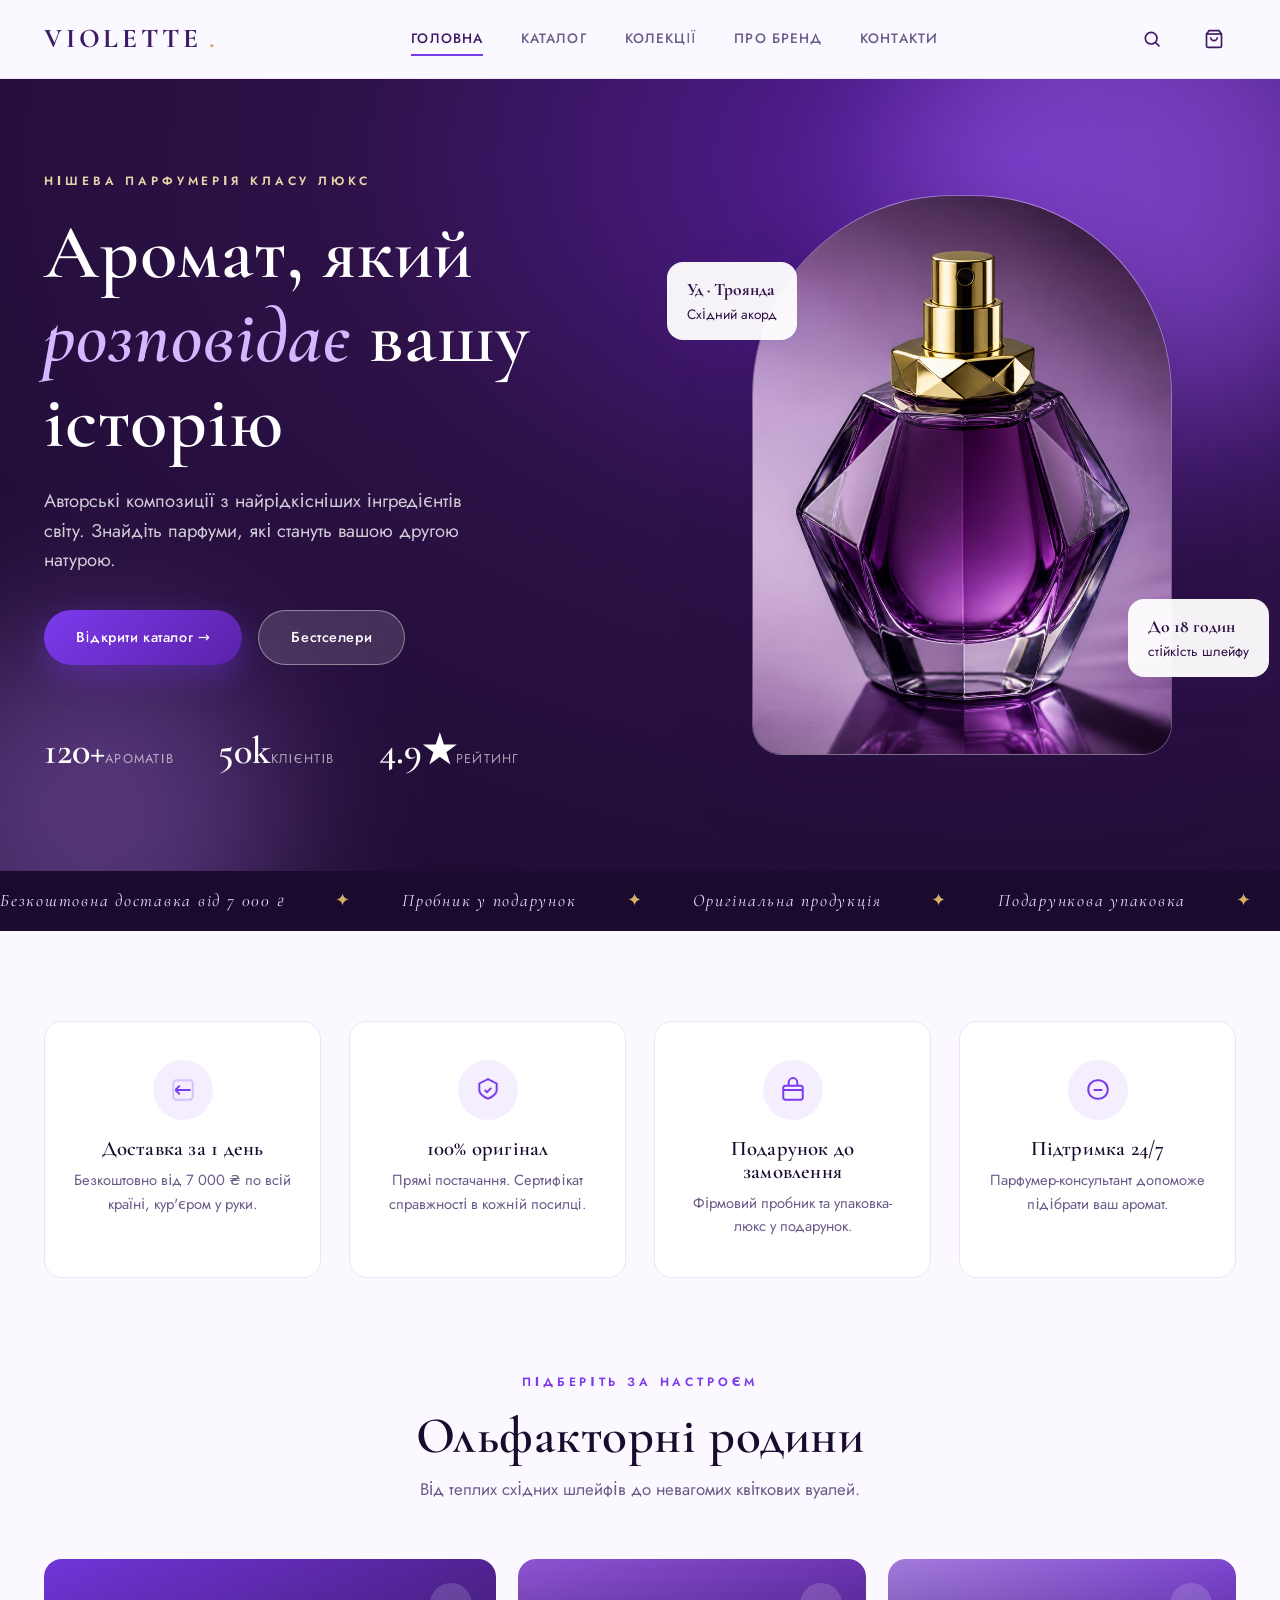
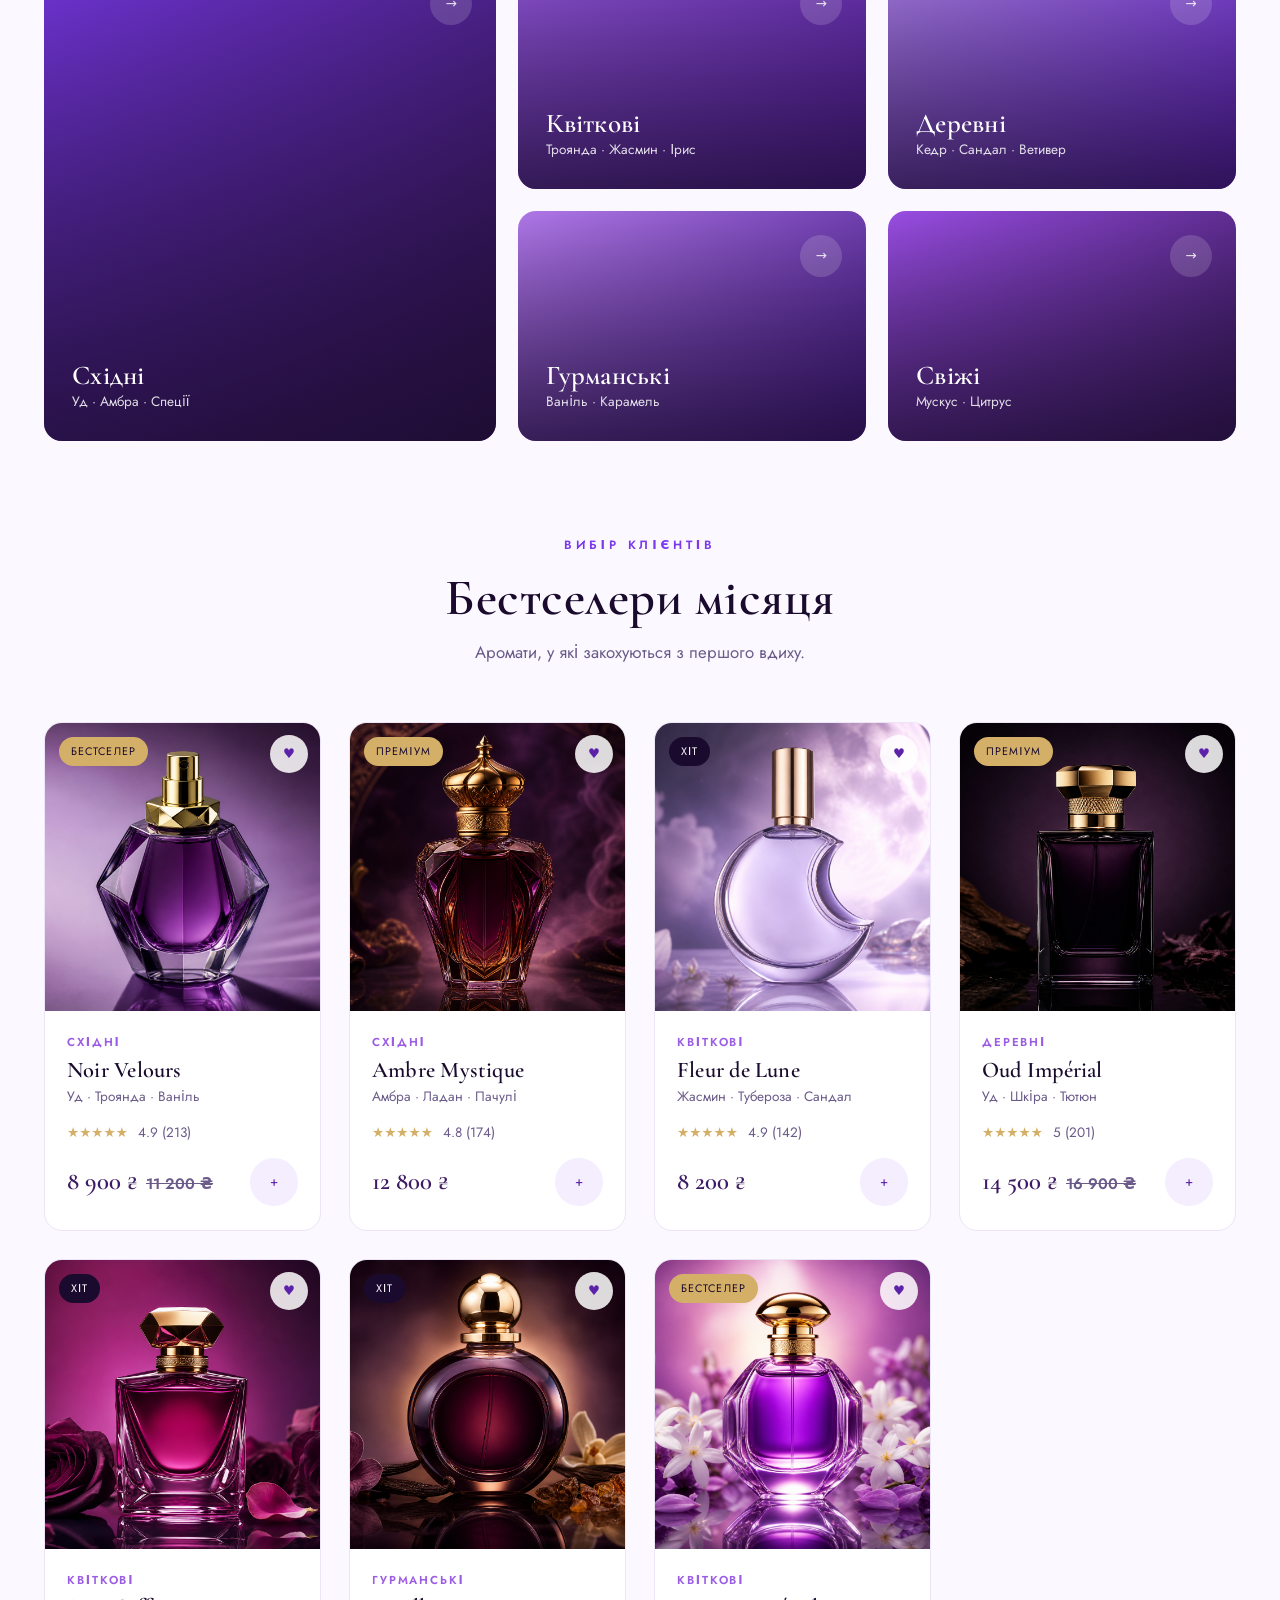
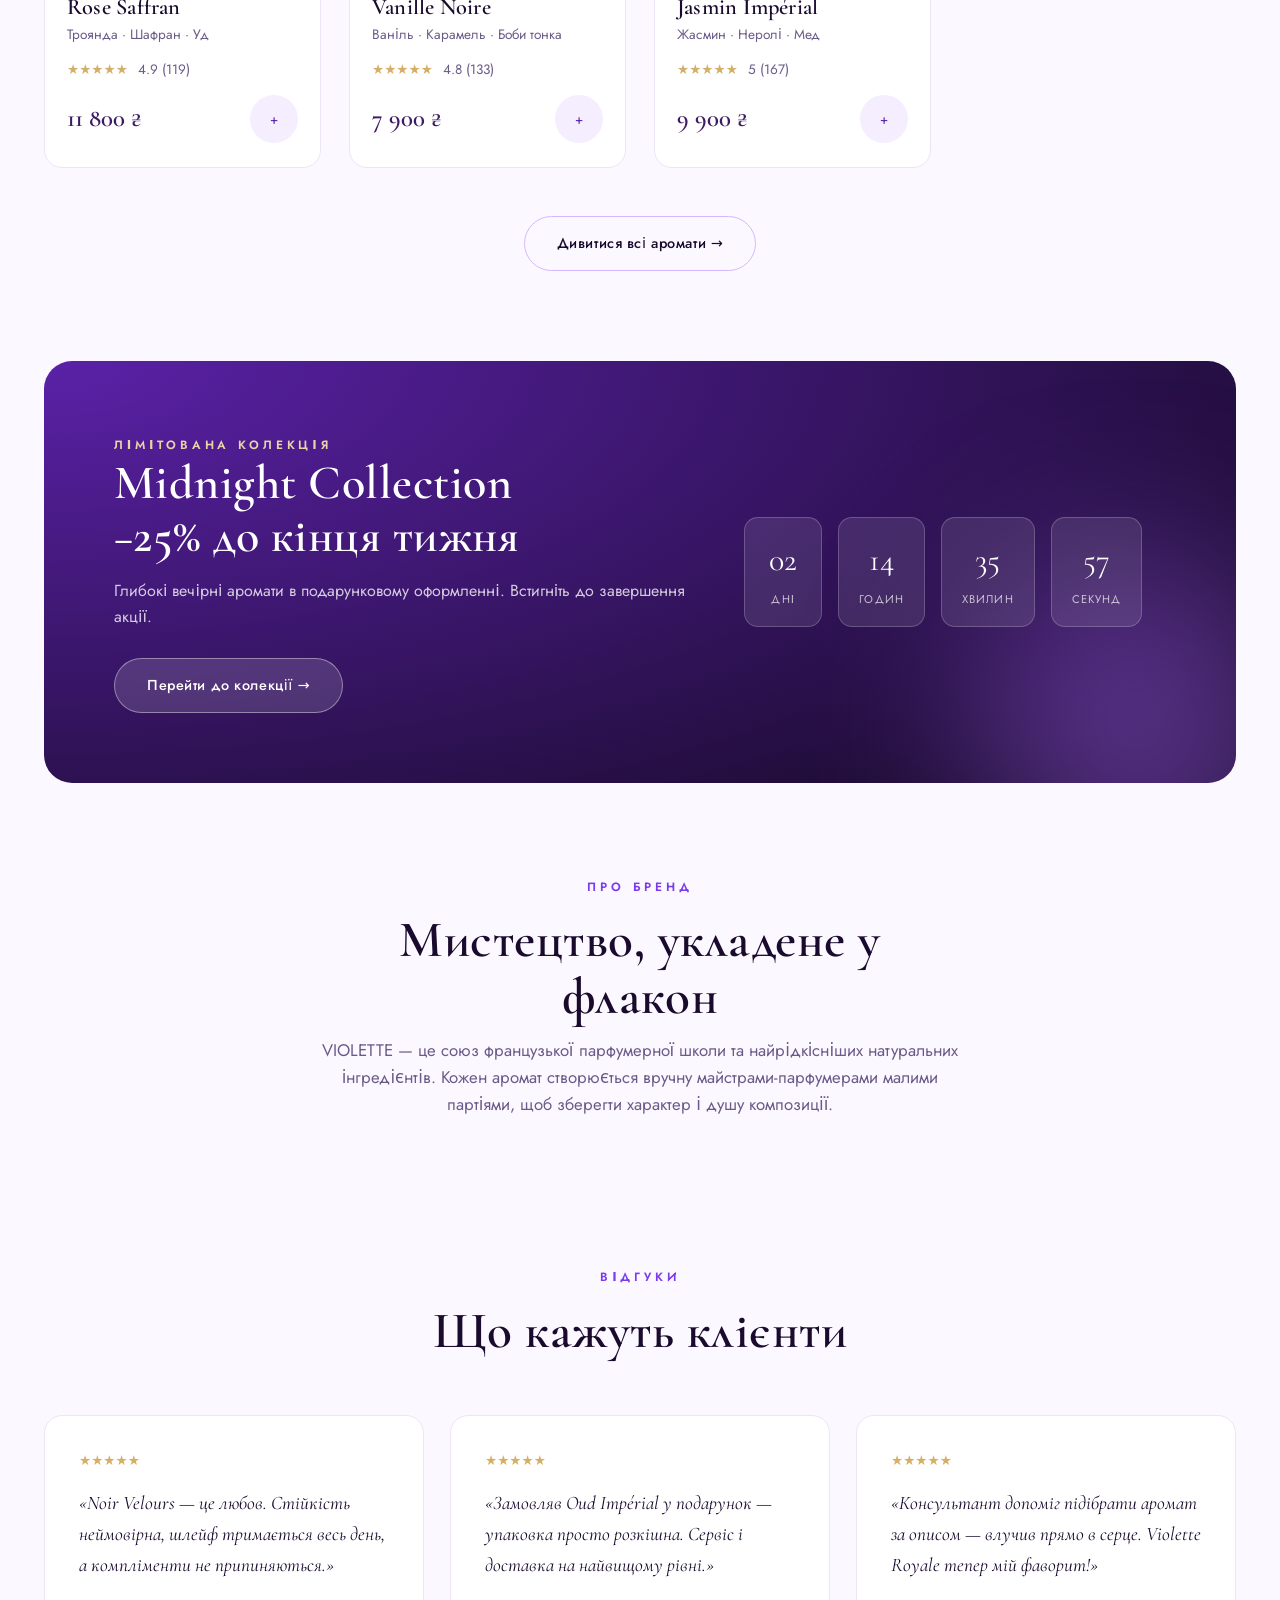
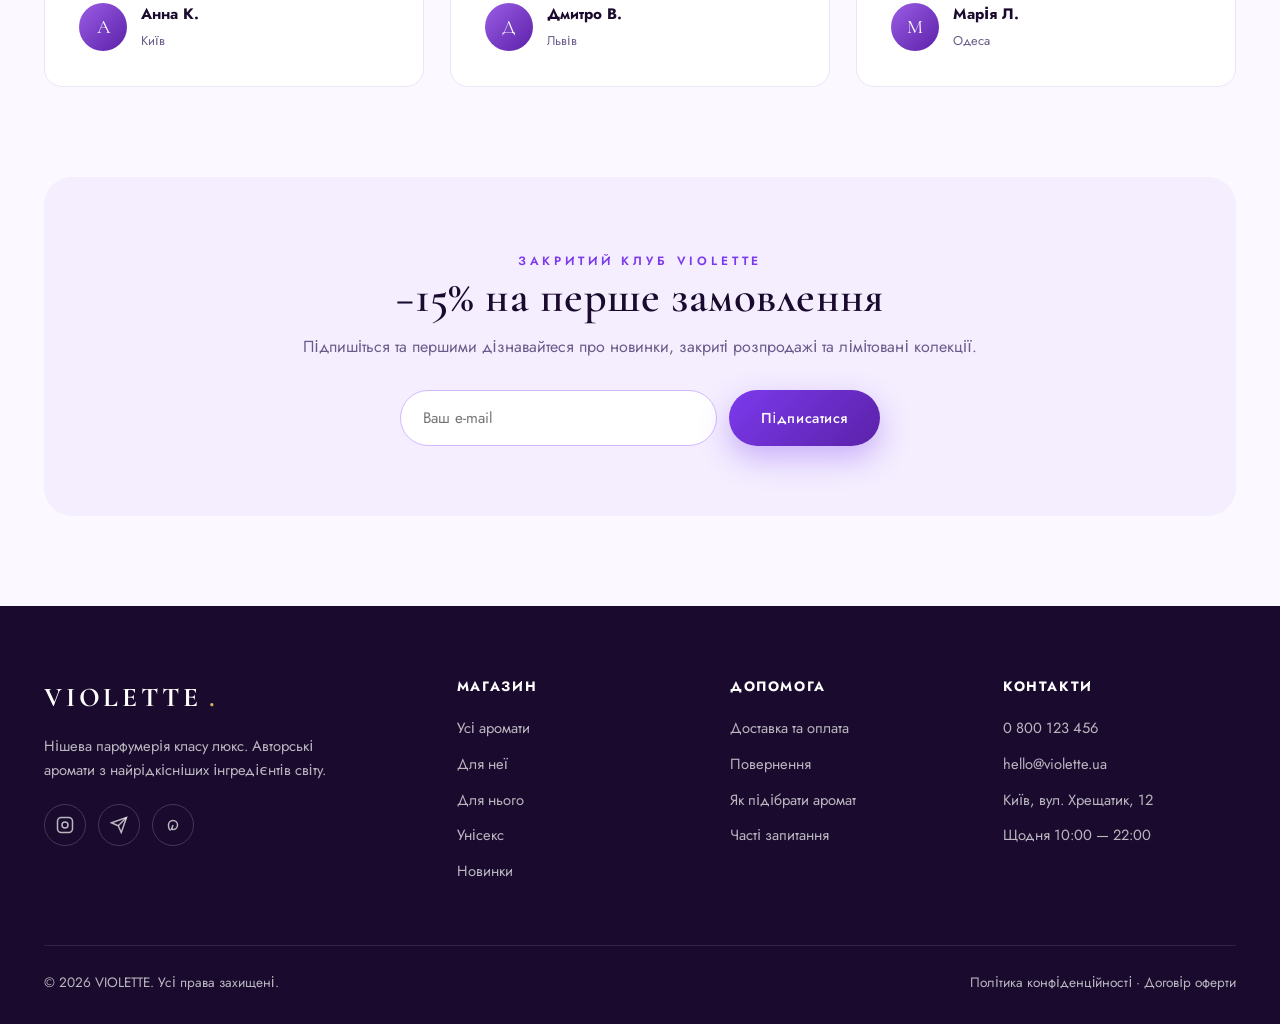
==== commit c6604a2b: "Translate site to Ukrainian and switch currency to UAH Co-authored-by: Cursor <cursoragent@cursor.co" ====
--- a/index.html
+++ b/index.html
@@ -1,10 +1,10 @@
 <!DOCTYPE html>
-<html lang="ru">
+<html lang="uk">
 <head>
   <meta charset="UTF-8" />
   <meta name="viewport" content="width=device-width, initial-scale=1.0" />
-  <title>VIOLETTE — Нишевая парфюмерия класса люкс</title>
-  <meta name="description" content="VIOLETTE — изысканный онлайн-бутик нишевой парфюмерии. Авторские ароматы, премиальные ингредиенты, доставка по всему миру." />
+  <title>VIOLETTE — Нішева парфумерія класу люкс</title>
+  <meta name="description" content="VIOLETTE — вишуканий онлайн-бутик нішевої парфумерії. Авторські аромати, преміальні інгредієнти, доставка по всьому світу." />
   <link rel="preconnect" href="https://fonts.googleapis.com" />
   <link rel="preconnect" href="https://fonts.gstatic.com" crossorigin />
   <link href="https://fonts.googleapis.com/css2?family=Cormorant+Garamond:ital,wght@0,500;0,600;0,700;1,500;1,600&family=Jost:wght@300;400;500;600&display=swap" rel="stylesheet" />
@@ -16,17 +16,17 @@
     <div class="container nav">
       <a href="index.html" class="logo">VIOLETTE<span>.</span></a>
       <nav class="nav-links">
-        <a href="index.html" class="active">Главная</a>
+        <a href="index.html" class="active">Головна</a>
         <a href="catalog.html">Каталог</a>
-        <a href="catalog.html?cat=Восточные">Коллекции</a>
-        <a href="#about">О бренде</a>
-        <a href="#contacts">Контакты</a>
+        <a href="catalog.html?cat=Східні">Колекції</a>
+        <a href="#about">Про бренд</a>
+        <a href="#contacts">Контакти</a>
       </nav>
       <div class="nav-actions">
-        <button class="icon-btn" aria-label="Поиск">
+        <button class="icon-btn" aria-label="Пошук">
           <svg width="20" height="20" viewBox="0 0 24 24" fill="none" stroke="currentColor" stroke-width="2"><circle cx="11" cy="11" r="7"/><path d="m21 21-4.3-4.3"/></svg>
         </button>
-        <a href="cart.html" class="icon-btn" aria-label="Корзина">
+        <a href="cart.html" class="icon-btn" aria-label="Кошик">
           <svg width="20" height="20" viewBox="0 0 24 24" fill="none" stroke="currentColor" stroke-width="2"><path d="M6 2 3 6v14a2 2 0 0 0 2 2h14a2 2 0 0 0 2-2V6l-3-4Z"/><path d="M3 6h18"/><path d="M16 10a4 4 0 0 1-8 0"/></svg>
           <span class="cart-badge">0</span>
         </a>
@@ -37,28 +37,28 @@
 
   <!-- Mobile menu -->
   <div class="mobile-menu">
-    <button class="close" aria-label="Закрыть">×</button>
-    <a href="index.html">Главная</a>
+    <button class="close" aria-label="Закрити">×</button>
+    <a href="index.html">Головна</a>
     <a href="catalog.html">Каталог</a>
-    <a href="catalog.html?cat=Восточные">Коллекции</a>
-    <a href="#about">О бренде</a>
-    <a href="cart.html">Корзина</a>
+    <a href="catalog.html?cat=Східні">Колекції</a>
+    <a href="#about">Про бренд</a>
+    <a href="cart.html">Кошик</a>
   </div>
 
   <!-- Hero -->
   <section class="hero">
     <div class="container hero-grid">
       <div class="hero-content">
-        <span class="eyebrow">Нишевая парфюмерия класса люкс</span>
-        <h1>Аромат, который <em>рассказывает</em> вашу историю</h1>
-        <p>Авторские композиции из редчайших ингредиентов мира. Найдите парфюм, который станет вашей второй натурой.</p>
+        <span class="eyebrow">Нішева парфумерія класу люкс</span>
+        <h1>Аромат, який <em>розповідає</em> вашу історію</h1>
+        <p>Авторські композиції з найрідкісніших інгредієнтів світу. Знайдіть парфуми, які стануть вашою другою натурою.</p>
         <div class="hero-actions">
-          <a href="catalog.html" class="btn btn-primary">Открыть каталог →</a>
-          <a href="#bestsellers" class="btn btn-light">Бестселлеры</a>
+          <a href="catalog.html" class="btn btn-primary">Відкрити каталог →</a>
+          <a href="#bestsellers" class="btn btn-light">Бестселери</a>
         </div>
         <div class="hero-stats">
-          <div><span class="num">120+</span><span class="lbl">ароматов</span></div>
-          <div><span class="num">50k</span><span class="lbl">клиентов</span></div>
+          <div><span class="num">120+</span><span class="lbl">ароматів</span></div>
+          <div><span class="num">50k</span><span class="lbl">клієнтів</span></div>
           <div><span class="num">4.9★</span><span class="lbl">рейтинг</span></div>
         </div>
       </div>
@@ -66,8 +66,8 @@
         <div class="hero-bottle">
           <img src="images/noir-velours.png" alt="Noir Velours" />
         </div>
-        <div class="hero-tag t1"><b>Уд · Роза</b>Восточный аккорд</div>
-        <div class="hero-tag t2"><b>До 18 часов</b>стойкость шлейфа</div>
+        <div class="hero-tag t1"><b>Уд · Троянда</b>Східний акорд</div>
+        <div class="hero-tag t2"><b>До 18 годин</b>стійкість шлейфу</div>
       </div>
     </div>
   </section>
@@ -75,14 +75,14 @@
   <!-- Marquee -->
   <div class="marquee">
     <div class="marquee-track">
-      <span>Бесплатная доставка от 7 000 ₽</span>
-      <span>Пробник в подарок</span>
-      <span>Оригинальная продукция</span>
-      <span>Подарочная упаковка</span>
-      <span>Бесплатная доставка от 7 000 ₽</span>
-      <span>Пробник в подарок</span>
-      <span>Оригинальная продукция</span>
-      <span>Подарочная упаковка</span>
+      <span>Безкоштовна доставка від 7 000 ₴</span>
+      <span>Пробник у подарунок</span>
+      <span>Оригінальна продукція</span>
+      <span>Подарункова упаковка</span>
+      <span>Безкоштовна доставка від 7 000 ₴</span>
+      <span>Пробник у подарунок</span>
+      <span>Оригінальна продукція</span>
+      <span>Подарункова упаковка</span>
     </div>
   </div>
 
@@ -93,22 +93,22 @@
         <div class="feature reveal">
           <div class="ic"><svg width="26" height="26" viewBox="0 0 24 24" fill="none" stroke="currentColor" stroke-width="1.8"><path d="M5 12h14M5 12l4-4m-4 4 4 4"/><path d="M12 3v.01"/><rect x="3" y="3" width="18" height="18" rx="3" opacity=".25"/></svg></div>
           <h4>Доставка за 1 день</h4>
-          <p>Бесплатно от 7 000 ₽ по всей стране, курьером в руки.</p>
+          <p>Безкоштовно від 7 000 ₴ по всій країні, кур'єром у руки.</p>
         </div>
         <div class="feature reveal">
           <div class="ic"><svg width="26" height="26" viewBox="0 0 24 24" fill="none" stroke="currentColor" stroke-width="1.8"><path d="M12 2 4 6v6c0 5 8 8 8 8s8-3 8-8V6l-8-4Z"/><path d="m9 12 2 2 4-4"/></svg></div>
-          <h4>100% оригинал</h4>
-          <p>Прямые поставки. Сертификат подлинности в каждой посылке.</p>
+          <h4>100% оригінал</h4>
+          <p>Прямі постачання. Сертифікат справжності в кожній посилці.</p>
         </div>
         <div class="feature reveal">
           <div class="ic"><svg width="26" height="26" viewBox="0 0 24 24" fill="none" stroke="currentColor" stroke-width="1.8"><rect x="3" y="8" width="18" height="13" rx="2"/><path d="M3 12h18M8 8V5a4 4 0 0 1 8 0v3"/></svg></div>
-          <h4>Подарок к заказу</h4>
-          <p>Фирменный пробник и упаковка-люкс в подарок.</p>
+          <h4>Подарунок до замовлення</h4>
+          <p>Фірмовий пробник та упаковка-люкс у подарунок.</p>
         </div>
         <div class="feature reveal">
           <div class="ic"><svg width="26" height="26" viewBox="0 0 24 24" fill="none" stroke="currentColor" stroke-width="1.8"><path d="M21 11.5a8.38 8.38 0 0 1-9 8.5 8.38 8.38 0 0 1-9-8.5A8.5 8.5 0 0 1 12 3a8.5 8.5 0 0 1 9 8.5Z"/><path d="M8 12h8"/></svg></div>
-          <h4>Поддержка 24/7</h4>
-          <p>Парфюмер-консультант поможет подобрать ваш аромат.</p>
+          <h4>Підтримка 24/7</h4>
+          <p>Парфумер-консультант допоможе підібрати ваш аромат.</p>
         </div>
       </div>
     </div>
@@ -118,30 +118,30 @@
   <section class="section" style="padding-top:0">
     <div class="container">
       <div class="section-head reveal">
-        <span class="eyebrow">Подберите по настроению</span>
-        <h2>Ольфакторные семейства</h2>
-        <p>От тёплых восточных шлейфов до невесомых цветочных вуалей.</p>
+        <span class="eyebrow">Підберіть за настроєм</span>
+        <h2>Ольфакторні родини</h2>
+        <p>Від теплих східних шлейфів до невагомих квіткових вуалей.</p>
       </div>
       <div class="cats">
-        <a class="cat reveal" href="catalog.html?cat=Восточные">
-          <span class="arrow">→</span>
-          <div><h3>Восточные</h3><span>Уд · Амбра · Специи</span></div>
-        </a>
-        <a class="cat reveal" href="catalog.html?cat=Цветочные">
-          <span class="arrow">→</span>
-          <div><h3>Цветочные</h3><span>Роза · Жасмин · Ирис</span></div>
-        </a>
-        <a class="cat reveal" href="catalog.html?cat=Древесные">
-          <span class="arrow">→</span>
-          <div><h3>Древесные</h3><span>Кедр · Сандал · Ветивер</span></div>
-        </a>
-        <a class="cat reveal" href="catalog.html?cat=Гурманские">
-          <span class="arrow">→</span>
-          <div><h3>Гурманские</h3><span>Ваниль · Карамель</span></div>
-        </a>
-        <a class="cat reveal" href="catalog.html?cat=Свежие">
-          <span class="arrow">→</span>
-          <div><h3>Свежие</h3><span>Мускус · Цитрус</span></div>
+        <a class="cat reveal" href="catalog.html?cat=Східні">
+          <span class="arrow">→</span>
+          <div><h3>Східні</h3><span>Уд · Амбра · Спеції</span></div>
+        </a>
+        <a class="cat reveal" href="catalog.html?cat=Квіткові">
+          <span class="arrow">→</span>
+          <div><h3>Квіткові</h3><span>Троянда · Жасмин · Ірис</span></div>
+        </a>
+        <a class="cat reveal" href="catalog.html?cat=Деревні">
+          <span class="arrow">→</span>
+          <div><h3>Деревні</h3><span>Кедр · Сандал · Ветивер</span></div>
+        </a>
+        <a class="cat reveal" href="catalog.html?cat=Гурманські">
+          <span class="arrow">→</span>
+          <div><h3>Гурманські</h3><span>Ваніль · Карамель</span></div>
+        </a>
+        <a class="cat reveal" href="catalog.html?cat=Свіжі">
+          <span class="arrow">→</span>
+          <div><h3>Свіжі</h3><span>Мускус · Цитрус</span></div>
         </a>
       </div>
     </div>
@@ -151,13 +151,13 @@
   <section class="section" id="bestsellers" style="padding-top:0">
     <div class="container">
       <div class="section-head reveal">
-        <span class="eyebrow">Выбор клиентов</span>
-        <h2>Бестселлеры месяца</h2>
-        <p>Ароматы, в которые влюбляются с первого вдоха.</p>
+        <span class="eyebrow">Вибір клієнтів</span>
+        <h2>Бестселери місяця</h2>
+        <p>Аромати, у які закохуються з першого вдиху.</p>
       </div>
       <div class="products" id="bestsellers-grid"></div>
       <div style="text-align:center; margin-top:48px" class="reveal">
-        <a href="catalog.html" class="btn btn-ghost">Смотреть все ароматы →</a>
+        <a href="catalog.html" class="btn btn-ghost">Дивитися всі аромати →</a>
       </div>
     </div>
   </section>
@@ -167,15 +167,15 @@
     <div class="container">
       <div class="banner reveal">
         <div>
-          <span class="eyebrow" style="color:var(--gold-soft)">Лимитированная коллекция</span>
-          <h2>Midnight Collection<br>−25% до конца недели</h2>
-          <p>Глубокие вечерние ароматы в подарочном оформлении. Успейте до завершения акции.</p>
-          <a href="catalog.html" class="btn btn-light">Перейти к коллекции →</a>
+          <span class="eyebrow" style="color:var(--gold-soft)">Лімітована колекція</span>
+          <h2>Midnight Collection<br>−25% до кінця тижня</h2>
+          <p>Глибокі вечірні аромати в подарунковому оформленні. Встигніть до завершення акції.</p>
+          <a href="catalog.html" class="btn btn-light">Перейти до колекції →</a>
         </div>
         <div class="countdown" id="countdown">
-          <div class="cd-box"><span class="n" data-cd="d">02</span><span class="l">дня</span></div>
-          <div class="cd-box"><span class="n" data-cd="h">14</span><span class="l">часов</span></div>
-          <div class="cd-box"><span class="n" data-cd="m">36</span><span class="l">минут</span></div>
+          <div class="cd-box"><span class="n" data-cd="d">02</span><span class="l">дні</span></div>
+          <div class="cd-box"><span class="n" data-cd="h">14</span><span class="l">годин</span></div>
+          <div class="cd-box"><span class="n" data-cd="m">36</span><span class="l">хвилин</span></div>
           <div class="cd-box"><span class="n" data-cd="s">09</span><span class="l">секунд</span></div>
         </div>
       </div>
@@ -186,9 +186,9 @@
   <section class="section" id="about" style="padding-top:0">
     <div class="container">
       <div class="section-head reveal">
-        <span class="eyebrow">О бренде</span>
-        <h2>Искусство, заключённое во флакон</h2>
-        <p>VIOLETTE — это союз французской парфюмерной школы и редчайших натуральных ингредиентов. Каждый аромат создаётся вручную мастерами-парфюмерами малыми партиями, чтобы сохранить характер и душу композиции.</p>
+        <span class="eyebrow">Про бренд</span>
+        <h2>Мистецтво, укладене у флакон</h2>
+        <p>VIOLETTE — це союз французької парфумерної школи та найрідкісніших натуральних інгредієнтів. Кожен аромат створюється вручну майстрами-парфумерами малими партіями, щоб зберегти характер і душу композиції.</p>
       </div>
     </div>
   </section>
@@ -197,24 +197,24 @@
   <section class="section" style="padding-top:0">
     <div class="container">
       <div class="section-head reveal">
-        <span class="eyebrow">Отзывы</span>
-        <h2>Что говорят клиенты</h2>
+        <span class="eyebrow">Відгуки</span>
+        <h2>Що кажуть клієнти</h2>
       </div>
       <div class="reviews">
         <div class="review reveal">
           <div class="stars">★★★★★</div>
-          <p>«Noir Velours — это любовь. Стойкость невероятная, шлейф держится весь день, а комплименты не прекращаются.»</p>
-          <div class="reviewer"><div class="av">А</div><div><b>Анна К.</b><span>Москва</span></div></div>
+          <p>«Noir Velours — це любов. Стійкість неймовірна, шлейф тримається весь день, а компліменти не припиняються.»</p>
+          <div class="reviewer"><div class="av">А</div><div><b>Анна К.</b><span>Київ</span></div></div>
         </div>
         <div class="review reveal">
           <div class="stars">★★★★★</div>
-          <p>«Заказывал Oud Impérial в подарок — упаковка просто роскошная. Сервис и доставка на высшем уровне.»</p>
-          <div class="reviewer"><div class="av">Д</div><div><b>Дмитрий В.</b><span>Санкт-Петербург</span></div></div>
+          <p>«Замовляв Oud Impérial у подарунок — упаковка просто розкішна. Сервіс і доставка на найвищому рівні.»</p>
+          <div class="reviewer"><div class="av">Д</div><div><b>Дмитро В.</b><span>Львів</span></div></div>
         </div>
         <div class="review reveal">
           <div class="stars">★★★★★</div>
-          <p>«Консультант помог подобрать аромат по описанию — попал прямо в сердце. Violette Royale теперь мой фаворит!»</p>
-          <div class="reviewer"><div class="av">М</div><div><b>Мария Л.</b><span>Казань</span></div></div>
+          <p>«Консультант допоміг підібрати аромат за описом — влучив прямо в серце. Violette Royale тепер мій фаворит!»</p>
+          <div class="reviewer"><div class="av">М</div><div><b>Марія Л.</b><span>Одеса</span></div></div>
         </div>
       </div>
     </div>
@@ -224,12 +224,12 @@
   <section class="section" id="contacts" style="padding-top:0">
     <div class="container">
       <div class="newsletter reveal">
-        <span class="eyebrow">Закрытый клуб VIOLETTE</span>
-        <h2>−15% на первый заказ</h2>
-        <p>Подпишитесь и первыми узнавайте о новинках, закрытых распродажах и лимитированных коллекциях.</p>
-        <form class="subscribe" onsubmit="event.preventDefault(); this.reset(); toast('Спасибо! Промокод отправлен на почту ✦');">
+        <span class="eyebrow">Закритий клуб VIOLETTE</span>
+        <h2>−15% на перше замовлення</h2>
+        <p>Підпишіться та першими дізнавайтеся про новинки, закриті розпродажі та лімітовані колекції.</p>
+        <form class="subscribe" onsubmit="event.preventDefault(); this.reset(); toast('Дякуємо! Промокод надіслано на пошту ✦');">
           <input type="email" placeholder="Ваш e-mail" required />
-          <button class="btn btn-primary" type="submit">Подписаться</button>
+          <button class="btn btn-primary" type="submit">Підписатися</button>
         </form>
       </div>
     </div>
@@ -241,7 +241,7 @@
       <div class="footer-grid">
         <div class="footer-about">
           <a href="index.html" class="logo">VIOLETTE<span>.</span></a>
-          <p>Нишевая парфюмерия класса люкс. Авторские ароматы из редчайших ингредиентов мира.</p>
+          <p>Нішева парфумерія класу люкс. Авторські аромати з найрідкісніших інгредієнтів світу.</p>
           <div class="socials">
             <a href="#" aria-label="Instagram"><svg width="18" height="18" viewBox="0 0 24 24" fill="none" stroke="currentColor" stroke-width="2"><rect x="2" y="2" width="20" height="20" rx="5"/><circle cx="12" cy="12" r="4"/><path d="M17.5 6.5h.01"/></svg></a>
             <a href="#" aria-label="Telegram"><svg width="18" height="18" viewBox="0 0 24 24" fill="none" stroke="currentColor" stroke-width="2"><path d="m22 2-7 20-4-9-9-4Z"/><path d="M22 2 11 13"/></svg></a>
@@ -250,30 +250,30 @@
         </div>
         <div class="footer-col">
           <h5>Магазин</h5>
-          <a href="catalog.html">Все ароматы</a>
-          <a href="catalog.html?cat=Цветочные">Для неё</a>
-          <a href="catalog.html?cat=Древесные">Для него</a>
-          <a href="catalog.html">Унисекс</a>
+          <a href="catalog.html">Усі аромати</a>
+          <a href="catalog.html?cat=Квіткові">Для неї</a>
+          <a href="catalog.html?cat=Деревні">Для нього</a>
+          <a href="catalog.html">Унісекс</a>
           <a href="catalog.html">Новинки</a>
         </div>
         <div class="footer-col">
-          <h5>Помощь</h5>
-          <a href="#">Доставка и оплата</a>
-          <a href="#">Возврат</a>
-          <a href="#">Как подобрать аромат</a>
-          <a href="#">Часто задаваемые вопросы</a>
+          <h5>Допомога</h5>
+          <a href="#">Доставка та оплата</a>
+          <a href="#">Повернення</a>
+          <a href="#">Як підібрати аромат</a>
+          <a href="#">Часті запитання</a>
         </div>
         <div class="footer-col">
-          <h5>Контакты</h5>
-          <a href="tel:+78001234567">8 800 123-45-67</a>
-          <a href="mailto:hello@violette.ru">hello@violette.ru</a>
-          <a href="#">Москва, ул. Тверская, 12</a>
-          <a href="#">Ежедневно 10:00 — 22:00</a>
+          <h5>Контакти</h5>
+          <a href="tel:+380800123456">0 800 123 456</a>
+          <a href="mailto:hello@violette.ua">hello@violette.ua</a>
+          <a href="#">Київ, вул. Хрещатик, 12</a>
+          <a href="#">Щодня 10:00 — 22:00</a>
         </div>
       </div>
       <div class="footer-bottom">
-        <span>© 2026 VIOLETTE. Все права защищены.</span>
-        <span>Политика конфиденциальности · Договор оферты</span>
+        <span>© 2026 VIOLETTE. Усі права захищені.</span>
+        <span>Політика конфіденційності · Договір оферти</span>
       </div>
     </div>
   </footer>
@@ -281,7 +281,7 @@
   <script src="script.js"></script>
   <script>
     function pageInit() {
-      const best = PRODUCTS.filter((p) => ["Бестселлер", "Хит", "Премиум"].includes(p.badge)).slice(0, 8);
+      const best = PRODUCTS.filter((p) => ["Бестселер", "Хіт", "Преміум"].includes(p.badge)).slice(0, 8);
       document.getElementById("bestsellers-grid").innerHTML = best.map(cardHTML).join("");
       initReveal();
 
